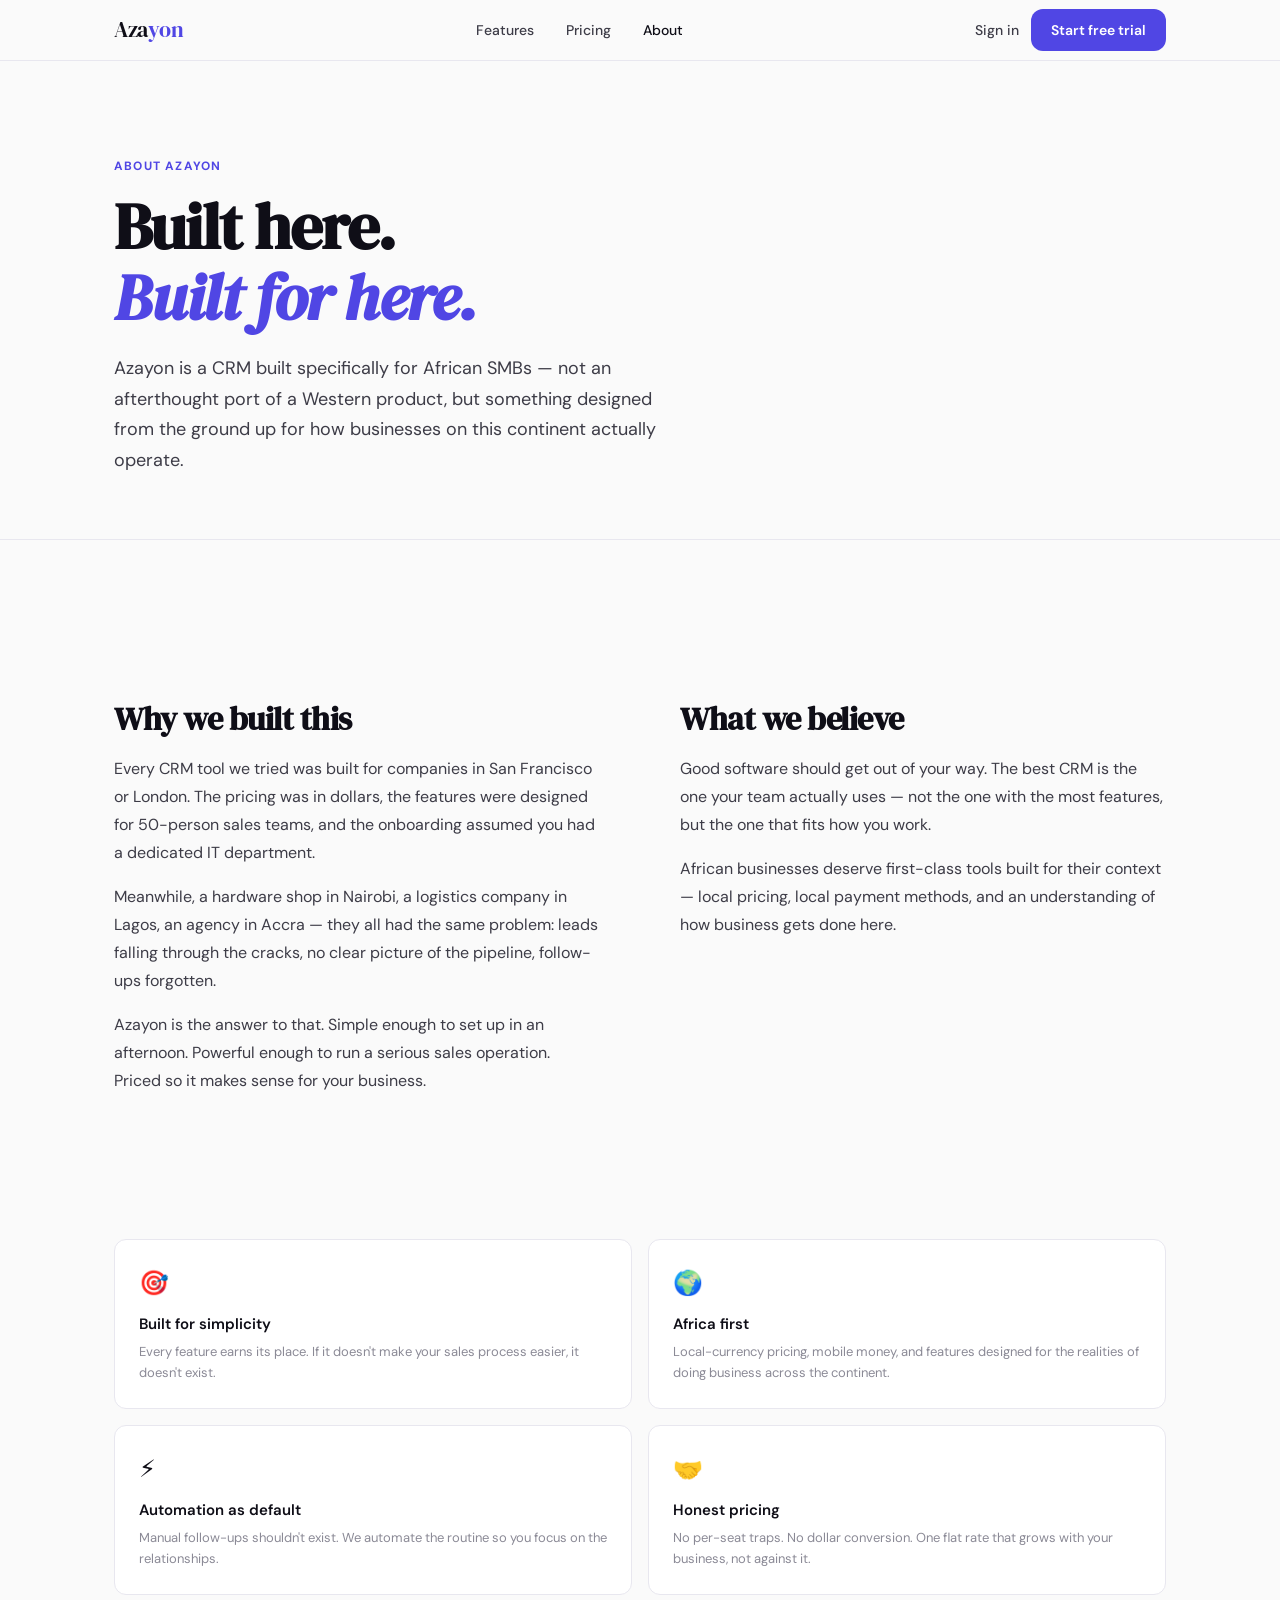
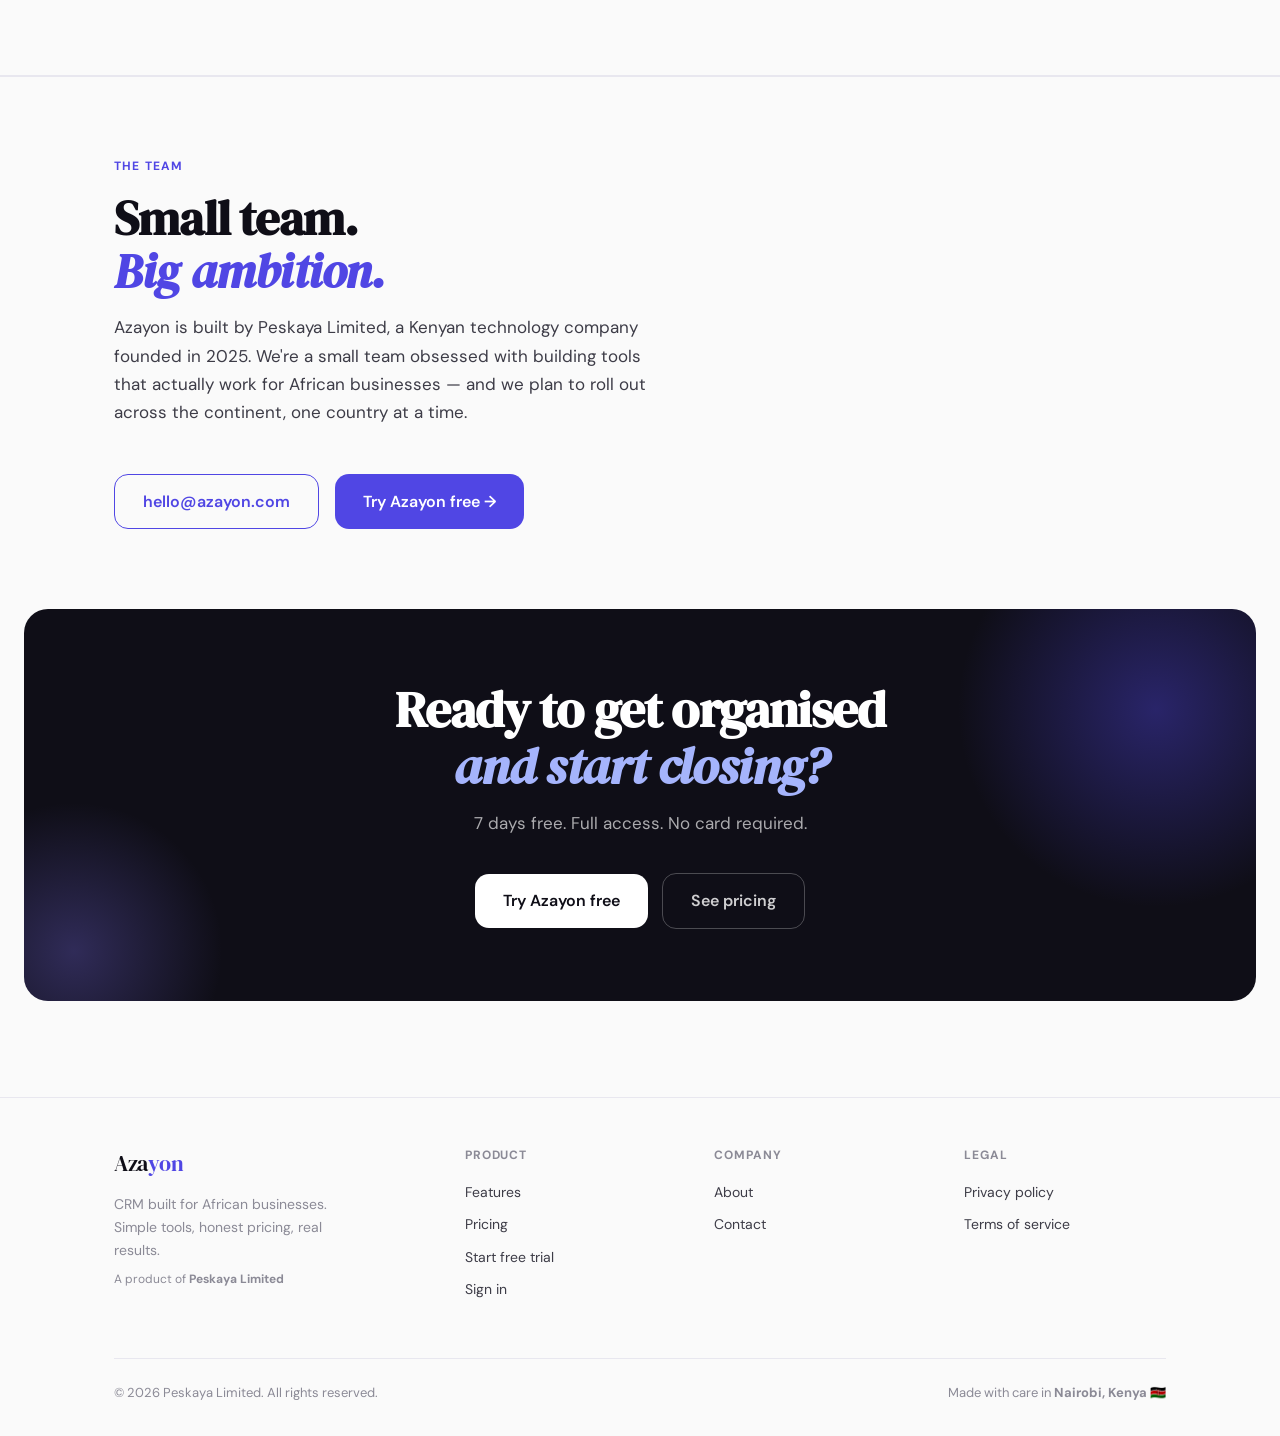
==== about.html @ 3938da48 "adjust landing copy" ====
<!DOCTYPE html>
<html lang="en">
<head>
  <meta charset="UTF-8" />
  <meta name="viewport" content="width=device-width, initial-scale=1.0" />

  <!-- ─── Primary SEO ────────────────────────────────────────────────────── -->
  <title>About Azayon — A CRM built in Nairobi for African businesses</title>
  <meta name="description" content="Azayon is built by Peskaya Limited, a Kenyan technology company. We make a CRM designed from the ground up for African SMBs — local pricing, local payments, real understanding of how business gets done here." />
  <meta name="author" content="Peskaya Limited" />
  <link rel="canonical" href="https://azayon.com/about" />
  <meta name="robots" content="index, follow, max-image-preview:large" />
  <meta name="theme-color" content="#5046e4" />

  <meta property="og:type" content="website" />
  <meta property="og:site_name" content="Azayon" />
  <meta property="og:title" content="About Azayon — Built in Nairobi for African businesses" />
  <meta property="og:description" content="We build software that gets out of your way. African businesses deserve first-class tools built for their context." />
  <meta property="og:url" content="https://azayon.com/about" />
  <meta property="og:locale" content="en_KE" />
  <meta property="og:image" content="https://azayon.com/og-image.png" />
  <meta property="og:image:width" content="1200" />
  <meta property="og:image:height" content="630" />

  <meta name="twitter:card" content="summary_large_image" />
  <meta name="twitter:title" content="About Azayon" />
  <meta name="twitter:description" content="A CRM built in Nairobi for African SMBs." />
  <meta name="twitter:image" content="https://azayon.com/og-image.png" />

  <link rel="icon" type="image/svg+xml" href="/favicon.svg" />
  <link rel="apple-touch-icon" href="/apple-touch-icon.png" />

  <link rel="preconnect" href="https://fonts.googleapis.com" />
  <link rel="preconnect" href="https://fonts.gstatic.com" crossorigin />
  <link href="https://fonts.googleapis.com/css2?family=DM+Serif+Display:ital@0;1&family=DM+Sans:wght@400;500;600;700&display=swap" rel="stylesheet" />
  <link rel="stylesheet" href="/styles.css" />
</head>
<body>

<!-- ── Navigation ── -->
<nav>
  <div class="container">
    <div class="nav-inner">
      <a href="/" class="logo">Aza<span>yon</span></a>
      <ul class="nav-links">
        <li><a href="/#features">Features</a></li>
        <li><a href="/pricing">Pricing</a></li>
        <li><a href="/about" aria-current="page">About</a></li>
      </ul>
      <div class="nav-cta">
        <a href="https://app.azayon.com/login" class="nav-login">Sign in</a>
        <a href="https://app.azayon.com/register" class="btn btn-primary">Start free trial</a>
      </div>
      <button class="hamburger" id="hamburgerBtn" aria-label="Open menu" aria-controls="mobileNav" aria-expanded="false">
        <span></span><span></span><span></span>
      </button>
    </div>
  </div>
  <div class="mobile-nav" id="mobileNav">
    <a href="/#features">Features</a>
    <a href="/pricing">Pricing</a>
    <a href="/about">About</a>
    <a href="https://app.azayon.com/login">Sign in</a>
    <a href="https://app.azayon.com/register" class="btn btn-primary">Start free trial</a>
  </div>
</nav>

<section class="about-hero">
  <div class="container">
    <div class="section-label">About Azayon</div>
    <h1>Built here.<br/><em>Built for here.</em></h1>
    <p>Azayon is a CRM built specifically for African SMBs — not an afterthought port of a Western product, but something designed from the ground up for how businesses on this continent actually operate.</p>
  </div>
</section>

<section style="padding:80px 0;border-bottom:1px solid var(--border)">
  <div class="container">
    <div class="about-grid">
      <div class="about-text">
        <h2>Why we built this</h2>
        <p>Every CRM tool we tried was built for companies in San Francisco or London. The pricing was in dollars, the features were designed for 50-person sales teams, and the onboarding assumed you had a dedicated IT department.</p>
        <p>Meanwhile, a hardware shop in Nairobi, a logistics company in Lagos, an agency in Accra — they all had the same problem: leads falling through the cracks, no clear picture of the pipeline, follow-ups forgotten.</p>
        <p>Azayon is the answer to that. Simple enough to set up in an afternoon. Powerful enough to run a serious sales operation. Priced so it makes sense for your business.</p>
      </div>
      <div>
        <div class="about-text">
          <h2>What we believe</h2>
          <p>Good software should get out of your way. The best CRM is the one your team actually uses — not the one with the most features, but the one that fits how you work.</p>
          <p>African businesses deserve first-class tools built for their context — local pricing, local payment methods, and an understanding of how business gets done here.</p>
        </div>
      </div>
    </div>

    <div class="values-grid">
      <div class="value-card">
        <div class="value-icon" aria-hidden="true">🎯</div>
        <h3>Built for simplicity</h3>
        <p>Every feature earns its place. If it doesn't make your sales process easier, it doesn't exist.</p>
      </div>
      <div class="value-card">
        <div class="value-icon" aria-hidden="true">🌍</div>
        <h3>Africa first</h3>
        <p>Local-currency pricing, mobile money, and features designed for the realities of doing business across the continent.</p>
      </div>
      <div class="value-card">
        <div class="value-icon" aria-hidden="true">⚡</div>
        <h3>Automation as default</h3>
        <p>Manual follow-ups shouldn't exist. We automate the routine so you focus on the relationships.</p>
      </div>
      <div class="value-card">
        <div class="value-icon" aria-hidden="true">🤝</div>
        <h3>Honest pricing</h3>
        <p>No per-seat traps. No dollar conversion. One flat rate that grows with your business, not against it.</p>
      </div>
    </div>
  </div>
</section>

<section class="team-section">
  <div class="container">
    <div class="section-label">The team</div>
    <h2 class="section-title">Small team.<br/><em>Big ambition.</em></h2>
    <p class="section-sub" style="margin-top:16px;margin-bottom:48px">Azayon is built by Peskaya Limited, a Kenyan technology company founded in 2025. We're a small team obsessed with building tools that actually work for African businesses — and we plan to roll out across the continent, one country at a time.</p>
    <div style="display:flex;gap:16px;flex-wrap:wrap">
      <a href="mailto:hello@azayon.com" class="btn btn-outline btn-lg">hello@azayon.com</a>
      <a href="https://app.azayon.com/register" class="btn btn-primary btn-lg">Try Azayon free →</a>
    </div>
  </div>
</section>

<div class="cta-banner">
  <h2>Ready to get organised<br/><em>and start closing?</em></h2>
  <p>7 days free. Full access. No card required.</p>
  <div class="actions">
    <a href="https://app.azayon.com/register" class="btn btn-white btn-lg">Try Azayon free</a>
    <a href="/pricing" class="btn btn-dark-outline btn-lg">See pricing</a>
  </div>
</div>

<!-- ── Footer ── -->
<footer>
  <div class="container">
    <div class="footer-inner">
      <div class="footer-brand">
        <a href="/" class="logo">Aza<span>yon</span></a>
        <p>CRM built for African businesses. Simple tools, honest pricing, real results.</p>
        <p style="margin-top:8px;font-size:12px;">A product of <strong>Peskaya Limited</strong></p>
      </div>
      <div class="footer-col">
        <h4>Product</h4>
        <a href="/#features">Features</a>
        <a href="/pricing">Pricing</a>
        <a href="https://app.azayon.com/register">Start free trial</a>
        <a href="https://app.azayon.com/login">Sign in</a>
      </div>
      <div class="footer-col">
        <h4>Company</h4>
        <a href="/about">About</a>
        <a href="mailto:hello@azayon.com">Contact</a>
      </div>
      <div class="footer-col">
        <h4>Legal</h4>
        <a href="/privacy">Privacy policy</a>
        <a href="/terms">Terms of service</a>
      </div>
    </div>
    <div class="footer-bottom">
      <p>© 2026 Peskaya Limited. All rights reserved.</p>
      <p>Made with care in <strong>Nairobi, Kenya <span aria-label="Kenya flag">🇰🇪</span></strong></p>
    </div>
  </div>
</footer>

<script>
  const hamburger = document.getElementById('hamburgerBtn');
  const mobileNav = document.getElementById('mobileNav');
  hamburger?.addEventListener('click', () => {
    const isOpen = mobileNav.classList.toggle('open');
    hamburger.setAttribute('aria-expanded', isOpen ? 'true' : 'false');
    hamburger.setAttribute('aria-label', isOpen ? 'Close menu' : 'Open menu');
  });
</script>

</body>
</html>
---- styles.css ----
/* ─── Shared stylesheet for the Azayon marketing site (azayon.com) ───────
   Loaded from index.html, pricing.html, and about.html. The site used to be
   a single file with display:none "virtual pages"; that's been split into
   real URLs, so the .page / page-routing rules are gone. */

*, *::before, *::after { box-sizing: border-box; margin: 0; padding: 0; }

:root {
  --purple: #5046e4;
  --purple-light: #ede9ff;
  --purple-mid: #7c6fee;
  --ink: #0f0e17;
  --ink-soft: #3d3c47;
  --ink-muted: #8b8a96;
  --border: #e8e7ef;
  --bg: #fafafa;
  --white: #ffffff;
  --serif: 'DM Serif Display', Georgia, serif;
  --sans: 'DM Sans', system-ui, sans-serif;
  --radius: 12px;
  --radius-lg: 20px;
}

html { scroll-behavior: smooth; }

body {
  font-family: var(--sans);
  background: var(--bg);
  color: var(--ink);
  line-height: 1.6;
  -webkit-font-smoothing: antialiased;
}

/* ── Utility ── */
.container { max-width: 1100px; margin: 0 auto; padding: 0 24px; }
.sr-only { position: absolute; width: 1px; height: 1px; overflow: hidden; clip: rect(0,0,0,0); }

/* ── Animations ── */
@keyframes fadeUp {
  from { opacity: 0; transform: translateY(24px); }
  to   { opacity: 1; transform: translateY(0); }
}
@keyframes fadeIn {
  from { opacity: 0; }
  to   { opacity: 1; }
}
@keyframes float {
  0%, 100% { transform: translateY(0px); }
  50%      { transform: translateY(-8px); }
}
@keyframes pulse {
  0%, 100% { opacity: 1; transform: scale(1); }
  50%      { opacity: 0.5; transform: scale(0.8); }
}
.anim-1 { animation: fadeUp 0.7s ease both; }
.anim-2 { animation: fadeUp 0.7s 0.12s ease both; }
.anim-3 { animation: fadeUp 0.7s 0.24s ease both; }
.anim-4 { animation: fadeUp 0.7s 0.36s ease both; }
.anim-fade { animation: fadeIn 1s ease both; }

/* Respect reduced-motion preferences. */
@media (prefers-reduced-motion: reduce) {
  *, *::before, *::after {
    animation-duration: 0.001s !important;
    animation-iteration-count: 1 !important;
    transition-duration: 0.001s !important;
    scroll-behavior: auto !important;
  }
}

/* ── Nav ── */
nav {
  position: sticky;
  top: 0;
  z-index: 100;
  background: rgba(250,250,250,0.9);
  backdrop-filter: blur(12px);
  border-bottom: 1px solid var(--border);
}
.nav-inner {
  display: flex;
  align-items: center;
  justify-content: space-between;
  height: 60px;
}
.logo {
  font-family: var(--serif);
  font-size: 22px;
  color: var(--ink);
  text-decoration: none;
  letter-spacing: -0.3px;
}
.logo span { color: var(--purple); }
.nav-links {
  display: flex;
  align-items: center;
  gap: 32px;
  list-style: none;
}
.nav-links a {
  font-size: 14px;
  font-weight: 500;
  color: var(--ink-soft);
  text-decoration: none;
  transition: color 0.2s;
}
.nav-links a:hover { color: var(--ink); }
.nav-links a[aria-current="page"] { color: var(--ink); }
.nav-cta { display: flex; align-items: center; gap: 12px; }
.nav-login {
  font-size: 14px;
  font-weight: 500;
  color: var(--ink-soft);
  text-decoration: none;
  transition: color 0.2s;
}
.nav-login:hover { color: var(--ink); }

.btn {
  display: inline-flex;
  align-items: center;
  gap: 8px;
  padding: 10px 20px;
  border-radius: var(--radius);
  font-family: var(--sans);
  font-size: 14px;
  font-weight: 600;
  text-decoration: none;
  cursor: pointer;
  transition: all 0.2s;
  border: none;
}
.btn-primary { background: var(--purple); color: #fff; }
.btn-primary:hover {
  background: #3f35c8;
  transform: translateY(-1px);
  box-shadow: 0 4px 20px rgba(80,70,228,0.3);
}
.btn-outline {
  background: transparent;
  color: var(--purple);
  border: 1.5px solid var(--purple);
}
.btn-outline:hover { background: var(--purple-light); }
.btn-lg { padding: 14px 28px; font-size: 16px; border-radius: 14px; }
.btn-ghost {
  background: transparent;
  color: var(--ink-soft);
  border: 1.5px solid var(--border);
}
.btn-ghost:hover { border-color: var(--ink-soft); color: var(--ink); }
.btn-white { background: #fff; color: var(--ink); }
.btn-white:hover {
  background: #f0eff5;
  transform: translateY(-1px);
  box-shadow: 0 4px 20px rgba(255,255,255,0.2);
}
.btn-dark-outline {
  background: transparent;
  color: rgba(255,255,255,0.8);
  border: 1.5px solid rgba(255,255,255,0.25);
}
.btn-dark-outline:hover { border-color: rgba(255,255,255,0.6); color: #fff; }

.hamburger { display: none; cursor: pointer; background: none; border: none; padding: 4px; }
.hamburger span {
  display: block;
  width: 22px;
  height: 2px;
  background: var(--ink);
  margin: 5px 0;
  transition: all 0.3s;
  border-radius: 2px;
}

/* ── Hero ── */
.hero {
  padding: 96px 0 80px;
  text-align: center;
  position: relative;
  overflow: hidden;
}
.hero::before {
  content: '';
  position: absolute;
  top: -200px;
  left: 50%;
  transform: translateX(-50%);
  width: 800px;
  height: 800px;
  background: radial-gradient(circle, rgba(80,70,228,0.07) 0%, transparent 70%);
  pointer-events: none;
}
.hero-eyebrow {
  display: inline-flex;
  align-items: center;
  gap: 8px;
  background: var(--purple-light);
  color: var(--purple);
  font-size: 13px;
  font-weight: 600;
  padding: 6px 14px;
  border-radius: 100px;
  margin-bottom: 28px;
  letter-spacing: 0.01em;
}
.hero-eyebrow::before {
  content: '';
  width: 6px;
  height: 6px;
  background: var(--purple);
  border-radius: 50%;
  animation: pulse 2s ease infinite;
}
.hero h1 {
  font-family: var(--serif);
  font-size: clamp(42px, 6vw, 72px);
  line-height: 1.08;
  letter-spacing: -1.5px;
  color: var(--ink);
  max-width: 780px;
  margin: 0 auto 24px;
}
.hero h1 em { font-style: italic; color: var(--purple); }
.hero-sub {
  font-size: clamp(16px, 2vw, 19px);
  color: var(--ink-soft);
  max-width: 560px;
  margin: 0 auto 32px;
  font-weight: 400;
  line-height: 1.6;
}
.hero-actions {
  display: flex;
  align-items: center;
  justify-content: center;
  gap: 14px;
  flex-wrap: wrap;
  margin-bottom: 24px;
}

/* New: prominent risk-reversal pills under the hero CTA. Bigger and louder
   than the old hero-note line, because "no credit card" is the single
   highest-leverage thing on this page. */
.risk-pills {
  display: inline-flex;
  align-items: center;
  gap: 6px;
  flex-wrap: wrap;
  justify-content: center;
  padding: 6px;
  background: var(--white);
  border: 1px solid var(--border);
  border-radius: 100px;
  box-shadow: 0 2px 12px rgba(0,0,0,0.04);
}
.risk-pill {
  display: inline-flex;
  align-items: center;
  gap: 6px;
  padding: 6px 14px;
  font-size: 13px;
  font-weight: 600;
  color: var(--ink-soft);
  border-radius: 100px;
}
.risk-pill::before {
  content: '✓';
  display: inline-flex;
  align-items: center;
  justify-content: center;
  width: 16px;
  height: 16px;
  border-radius: 50%;
  background: #dcfce7;
  color: #16a34a;
  font-size: 10px;
  font-weight: 700;
  flex-shrink: 0;
}

/* ── Social proof strip ── */
.proof-strip {
  border-top: 1px solid var(--border);
  border-bottom: 1px solid var(--border);
  padding: 20px 0;
  background: var(--white);
}
.proof-inner {
  display: flex;
  align-items: center;
  justify-content: center;
  gap: 40px;
  flex-wrap: wrap;
}
.proof-item {
  display: flex;
  align-items: center;
  gap: 8px;
  font-size: 13px;
  color: var(--ink-soft);
  font-weight: 500;
}
.proof-item svg { color: var(--purple); flex-shrink: 0; }

/* ── App preview (CSS-only mock — clearly labelled as a preview) ── */
.preview-section { padding: 64px 0 80px; }
.preview-caption {
  text-align: center;
  font-size: 13px;
  color: var(--ink-muted);
  margin-bottom: 24px;
  font-weight: 500;
}
.preview-wrap {
  background: var(--white);
  border: 1px solid var(--border);
  border-radius: var(--radius-lg);
  overflow: hidden;
  box-shadow: 0 24px 80px rgba(0,0,0,0.08), 0 4px 16px rgba(0,0,0,0.04);
  animation: float 6s ease-in-out infinite;
}
.preview-bar {
  background: #f0eff5;
  padding: 12px 16px;
  display: flex;
  align-items: center;
  gap: 8px;
  border-bottom: 1px solid var(--border);
}
.dot { width: 10px; height: 10px; border-radius: 50%; }
.dot-r { background: #ff6059; }
.dot-y { background: #ffbd2e; }
.dot-g { background: #28c840; }
.preview-url {
  flex: 1;
  background: var(--white);
  border-radius: 6px;
  padding: 4px 12px;
  font-size: 12px;
  color: var(--ink-muted);
  text-align: center;
}
.preview-body {
  display: grid;
  grid-template-columns: 200px 1fr;
  min-height: 380px;
}
.preview-sidebar { background: #1e2336; padding: 20px 0; }
.ps-logo {
  padding: 0 20px 20px;
  font-family: var(--serif);
  font-size: 16px;
  color: #fff;
  border-bottom: 1px solid rgba(255,255,255,0.08);
  margin-bottom: 12px;
}
.ps-logo span { color: #7c6fee; }
.ps-item {
  display: flex;
  align-items: center;
  gap: 10px;
  padding: 9px 20px;
  font-size: 13px;
  color: rgba(255,255,255,0.55);
  cursor: default;
}
.ps-item.active { color: #fff; background: rgba(255,255,255,0.08); }
.ps-icon {
  width: 16px;
  height: 16px;
  border-radius: 4px;
  background: rgba(255,255,255,0.15);
  flex-shrink: 0;
}
.ps-icon.purple { background: rgba(124,111,238,0.5); }
.preview-main { padding: 24px; background: #f5f5f8; }
.pm-header { display: flex; align-items: center; justify-content: space-between; margin-bottom: 20px; }
.pm-title { font-size: 16px; font-weight: 600; color: var(--ink); }
.pm-btn {
  background: var(--purple);
  color: #fff;
  font-size: 12px;
  font-weight: 600;
  padding: 6px 14px;
  border-radius: 8px;
}
.pm-stats {
  display: grid;
  grid-template-columns: repeat(3, 1fr);
  gap: 12px;
  margin-bottom: 20px;
}
.stat-card {
  background: var(--white);
  border: 1px solid var(--border);
  border-radius: 10px;
  padding: 14px;
}
.stat-label { font-size: 11px; color: var(--ink-muted); margin-bottom: 4px; }
.stat-value { font-size: 22px; font-weight: 700; color: var(--ink); }
.stat-sub { font-size: 11px; color: #22c55e; margin-top: 2px; }
.pm-pipeline {
  display: grid;
  grid-template-columns: repeat(3, 1fr);
  gap: 10px;
}
.pipe-col {
  background: var(--white);
  border: 1px solid var(--border);
  border-radius: 10px;
  padding: 12px;
}
.pipe-col-title {
  font-size: 11px;
  font-weight: 600;
  color: var(--ink-muted);
  text-transform: uppercase;
  letter-spacing: 0.05em;
  margin-bottom: 10px;
}
.pipe-card {
  background: #f9f9fb;
  border: 1px solid var(--border);
  border-radius: 8px;
  padding: 10px;
  margin-bottom: 6px;
}
.pipe-card-name { font-size: 12px; font-weight: 600; color: var(--ink); }
.pipe-card-val { font-size: 11px; color: var(--purple); font-weight: 600; margin-top: 2px; }
.pipe-card-tag {
  display: inline-block;
  font-size: 10px;
  padding: 2px 7px;
  border-radius: 100px;
  margin-top: 5px;
  font-weight: 500;
}
.tag-green { background: #dcfce7; color: #16a34a; }
.tag-amber { background: #fef3c7; color: #d97706; }
.tag-blue  { background: #dbeafe; color: #2563eb; }

/* ── Features ── */
.section { padding: 96px 0; }
.section-label {
  font-size: 12px;
  font-weight: 700;
  text-transform: uppercase;
  letter-spacing: 0.1em;
  color: var(--purple);
  margin-bottom: 16px;
}
.section-title {
  font-family: var(--serif);
  font-size: clamp(32px, 4vw, 48px);
  line-height: 1.1;
  letter-spacing: -0.8px;
  color: var(--ink);
  max-width: 560px;
  margin-bottom: 16px;
}
.section-title em { font-style: italic; color: var(--purple); }
.section-sub {
  font-size: 17px;
  color: var(--ink-soft);
  max-width: 560px;
  line-height: 1.65;
}
.features-grid {
  display: grid;
  grid-template-columns: repeat(3, 1fr);
  gap: 2px;
  background: var(--border);
  border: 1px solid var(--border);
  border-radius: var(--radius-lg);
  overflow: hidden;
  margin-top: 56px;
}
.feat {
  background: var(--white);
  padding: 36px 32px;
  transition: background 0.2s;
}
.feat:hover { background: #faf9ff; }
.feat-icon {
  width: 44px;
  height: 44px;
  background: var(--purple-light);
  border-radius: 12px;
  display: flex;
  align-items: center;
  justify-content: center;
  margin-bottom: 20px;
  font-size: 20px;
}
.feat h3 {
  font-size: 17px;
  font-weight: 600;
  color: var(--ink);
  margin-bottom: 10px;
  letter-spacing: -0.2px;
}
.feat p {
  font-size: 14px;
  color: var(--ink-soft);
  line-height: 1.65;
}

/* ── How it works (now with per-step mini-mocks) ── */
.how-section {
  padding: 96px 0;
  background: var(--white);
  border-top: 1px solid var(--border);
  border-bottom: 1px solid var(--border);
}
.steps {
  display: grid;
  grid-template-columns: repeat(3, 1fr);
  gap: 32px;
  margin-top: 56px;
}
.step {
  text-align: left;
  background: var(--bg);
  border: 1px solid var(--border);
  border-radius: var(--radius-lg);
  padding: 28px;
  display: flex;
  flex-direction: column;
}
.step-num {
  width: 36px;
  height: 36px;
  border-radius: 50%;
  background: var(--purple);
  color: #fff;
  font-size: 16px;
  font-weight: 700;
  display: flex;
  align-items: center;
  justify-content: center;
  margin-bottom: 18px;
  font-family: var(--serif);
}
.step h3 {
  font-size: 17px;
  font-weight: 600;
  color: var(--ink);
  margin-bottom: 8px;
}
.step p {
  font-size: 14px;
  color: var(--ink-soft);
  line-height: 1.65;
  margin-bottom: 20px;
  flex-grow: 1;
}

/* Mini visual mocks inside each step. CSS-only — they illustrate the
   concept of each step without requiring real screenshots. */
.step-mock {
  background: var(--white);
  border: 1px solid var(--border);
  border-radius: 10px;
  padding: 12px;
  font-size: 12px;
}
.step-mock-row {
  display: flex;
  align-items: center;
  gap: 8px;
  padding: 6px 0;
  border-bottom: 1px solid var(--border);
}
.step-mock-row:last-child { border-bottom: none; }
.step-mock-cell {
  background: #f5f5f8;
  height: 8px;
  border-radius: 3px;
  flex: 1;
}
.step-mock-cell.fill { background: var(--purple); opacity: 0.4; }
.step-mock-pill {
  font-size: 10px;
  padding: 2px 8px;
  border-radius: 100px;
  font-weight: 600;
}
.step-mock-mini-pipeline {
  display: grid;
  grid-template-columns: repeat(3, 1fr);
  gap: 6px;
}
.step-mock-mini-col {
  background: #f5f5f8;
  border-radius: 6px;
  padding: 6px;
  font-size: 10px;
  color: var(--ink-muted);
}
.step-mock-mini-card {
  background: var(--white);
  border: 1px solid var(--border);
  border-radius: 4px;
  padding: 5px 6px;
  margin-top: 4px;
  font-size: 9px;
  color: var(--ink);
}
.step-mock-trigger {
  display: flex;
  align-items: center;
  gap: 8px;
  padding: 8px;
  background: var(--purple-light);
  border-radius: 6px;
  font-size: 11px;
  color: var(--purple);
  font-weight: 600;
}
.step-mock-arrow {
  text-align: center;
  color: var(--ink-muted);
  font-size: 14px;
  margin: 4px 0;
}
.step-mock-action {
  display: flex;
  align-items: center;
  gap: 8px;
  padding: 8px;
  background: #dcfce7;
  border-radius: 6px;
  font-size: 11px;
  color: #16a34a;
  font-weight: 600;
}

/* ── AI section ── */
.ai-section { padding: 96px 0; }
.ai-grid {
  display: grid;
  grid-template-columns: 1fr 1fr;
  gap: 64px;
  align-items: center;
  margin-top: 56px;
}
.ai-visual {
  background: var(--white);
  border: 1px solid var(--border);
  border-radius: var(--radius-lg);
  padding: 24px;
  box-shadow: 0 8px 40px rgba(0,0,0,0.05);
}
.ai-chip {
  display: inline-flex;
  align-items: center;
  gap: 6px;
  background: var(--purple-light);
  color: var(--purple);
  font-size: 11px;
  font-weight: 700;
  padding: 4px 10px;
  border-radius: 100px;
  margin-bottom: 14px;
  letter-spacing: 0.05em;
  text-transform: uppercase;
}
.ai-prompt {
  background: #f5f5f8;
  border-radius: 10px;
  padding: 14px;
  font-size: 13px;
  color: var(--ink-soft);
  margin-bottom: 12px;
  font-style: italic;
}
.ai-response {
  background: var(--purple-light);
  border-radius: 10px;
  padding: 14px;
  font-size: 13px;
  color: var(--ink);
  line-height: 1.6;
  border-left: 3px solid var(--purple);
}
.ai-features { list-style: none; margin-top: 24px; }
.ai-features li {
  display: flex;
  align-items: flex-start;
  gap: 12px;
  padding: 14px 0;
  border-bottom: 1px solid var(--border);
  font-size: 15px;
  color: var(--ink-soft);
}
.ai-features li:last-child { border-bottom: none; }
.ai-features li strong { color: var(--ink); display: block; margin-bottom: 2px; }
.check {
  width: 20px;
  height: 20px;
  background: var(--purple);
  border-radius: 50%;
  display: flex;
  align-items: center;
  justify-content: center;
  flex-shrink: 0;
  margin-top: 2px;
}
.check::after {
  content: '✓';
  color: #fff;
  font-size: 11px;
  font-weight: 700;
}

/* ── Comparison block ── */
.compare-section {
  padding: 96px 0;
  background: var(--white);
  border-top: 1px solid var(--border);
}
.compare-table {
  width: 100%;
  margin-top: 56px;
  border-collapse: collapse;
  border: 1px solid var(--border);
  border-radius: var(--radius-lg);
  overflow: hidden;
}
.compare-table th,
.compare-table td {
  padding: 18px 24px;
  text-align: left;
  font-size: 14px;
  border-bottom: 1px solid var(--border);
  vertical-align: top;
}
.compare-table tr:last-child td { border-bottom: none; }
.compare-table th {
  background: var(--bg);
  font-weight: 600;
  font-size: 13px;
  letter-spacing: 0.02em;
}
.compare-table th.compare-us {
  background: var(--purple-light);
  color: var(--purple);
}
.compare-table td.compare-us {
  background: #faf9ff;
  font-weight: 500;
  color: var(--ink);
}
.compare-table td:first-child {
  font-weight: 600;
  color: var(--ink);
}

/* ── Trial callout (used near the pricing preview) ── */
.trial-callout {
  background: linear-gradient(135deg, var(--purple-light) 0%, #faf9ff 100%);
  border: 1px solid var(--purple-light);
  border-radius: var(--radius-lg);
  padding: 28px 32px;
  margin: 0 auto;
  max-width: 720px;
  text-align: center;
}
.trial-callout p {
  font-size: 16px;
  color: var(--ink);
  line-height: 1.65;
  margin: 0;
}
.trial-callout strong { color: var(--purple); }

/* ── Trust strip ── */
.trust-strip {
  padding: 48px 0;
  background: var(--bg);
  border-top: 1px solid var(--border);
  border-bottom: 1px solid var(--border);
}
.trust-grid {
  display: grid;
  grid-template-columns: repeat(3, 1fr);
  gap: 32px;
  text-align: center;
}
.trust-item p:first-child {
  font-size: 13px;
  font-weight: 700;
  text-transform: uppercase;
  letter-spacing: 0.06em;
  color: var(--purple);
  margin-bottom: 6px;
}
.trust-item p:last-child {
  font-size: 14px;
  color: var(--ink-soft);
  line-height: 1.5;
}

/* ── Pricing ── */
#pricing { padding: 96px 0; background: var(--white); border-top: 1px solid var(--border); }
.pricing-header { text-align: center; margin-bottom: 56px; }
.pricing-toggle {
  display: inline-flex;
  align-items: center;
  gap: 8px;
  background: #f0eff5;
  border-radius: 100px;
  padding: 4px;
  margin-top: 24px;
}
.toggle-btn {
  padding: 8px 20px;
  border-radius: 100px;
  font-size: 13px;
  font-weight: 600;
  cursor: pointer;
  border: none;
  background: transparent;
  color: var(--ink-muted);
  transition: all 0.2s;
  font-family: var(--sans);
}
.toggle-btn.active {
  background: var(--white);
  color: var(--ink);
  box-shadow: 0 1px 4px rgba(0,0,0,0.1);
}
.save-badge {
  background: #dcfce7;
  color: #16a34a;
  font-size: 11px;
  font-weight: 700;
  padding: 3px 8px;
  border-radius: 100px;
}
.pricing-grid {
  display: grid;
  grid-template-columns: repeat(2, 1fr);
  gap: 24px;
  max-width: 720px;
  margin: 0 auto;
}
.price-card {
  border: 1.5px solid var(--border);
  border-radius: var(--radius-lg);
  padding: 36px 32px;
  background: var(--white);
  position: relative;
  transition: transform 0.2s, box-shadow 0.2s;
}
.price-card:hover {
  transform: translateY(-4px);
  box-shadow: 0 20px 60px rgba(0,0,0,0.08);
}
.price-card.featured {
  border-color: var(--purple);
  background: linear-gradient(180deg, #faf9ff 0%, var(--white) 100%);
}
.price-badge {
  position: absolute;
  top: -13px;
  left: 50%;
  transform: translateX(-50%);
  background: var(--purple);
  color: #fff;
  font-size: 11px;
  font-weight: 700;
  padding: 4px 14px;
  border-radius: 100px;
  white-space: nowrap;
  letter-spacing: 0.04em;
}
.price-name {
  font-size: 13px;
  font-weight: 700;
  text-transform: uppercase;
  letter-spacing: 0.08em;
  color: var(--ink-muted);
  margin-bottom: 12px;
}
.price-amount {
  font-family: var(--serif);
  font-size: 42px;
  color: var(--ink);
  line-height: 1;
  margin-bottom: 4px;
  letter-spacing: -1px;
}
.price-amount sup {
  font-size: 20px;
  vertical-align: super;
  font-family: var(--sans);
  font-weight: 600;
}
.price-period { font-size: 13px; color: var(--ink-muted); margin-bottom: 24px; }
.price-divider { height: 1px; background: var(--border); margin-bottom: 24px; }
.price-features { list-style: none; margin-bottom: 32px; }
.price-features li {
  display: flex;
  align-items: center;
  gap: 10px;
  font-size: 14px;
  color: var(--ink-soft);
  padding: 6px 0;
}
.price-features li .tick { color: var(--purple); font-weight: 700; flex-shrink: 0; }
.price-features li .cross { color: var(--ink-muted); flex-shrink: 0; }
.founding-note {
  text-align: center;
  margin-top: 32px;
  font-size: 14px;
  color: var(--ink-soft);
}
.founding-note strong { color: var(--ink); }

/* ── CTA banner ── */
.cta-banner {
  margin: 0 24px 96px;
  background: var(--ink);
  border-radius: 24px;
  padding: 72px 48px;
  text-align: center;
  position: relative;
  overflow: hidden;
}
.cta-banner::before {
  content: '';
  position: absolute;
  top: -100px;
  right: -100px;
  width: 400px;
  height: 400px;
  background: radial-gradient(circle, rgba(80,70,228,0.4) 0%, transparent 70%);
  pointer-events: none;
}
.cta-banner::after {
  content: '';
  position: absolute;
  bottom: -100px;
  left: -100px;
  width: 300px;
  height: 300px;
  background: radial-gradient(circle, rgba(124,111,238,0.3) 0%, transparent 70%);
  pointer-events: none;
}
.cta-banner h2 {
  font-family: var(--serif);
  font-size: clamp(32px, 4vw, 52px);
  color: #fff;
  letter-spacing: -0.8px;
  line-height: 1.1;
  margin-bottom: 16px;
  position: relative;
  z-index: 1;
}
.cta-banner h2 em { color: #a5b4fc; font-style: italic; }
.cta-banner p {
  font-size: 17px;
  color: rgba(255,255,255,0.65);
  margin-bottom: 36px;
  position: relative;
  z-index: 1;
}
.cta-banner .actions {
  display: flex;
  align-items: center;
  justify-content: center;
  gap: 14px;
  flex-wrap: wrap;
  position: relative;
  z-index: 1;
}

/* ── Footer ── */
footer {
  border-top: 1px solid var(--border);
  padding: 48px 0 32px;
}
.footer-inner {
  display: grid;
  grid-template-columns: 1.5fr 1fr 1fr 1fr;
  gap: 48px;
  margin-bottom: 48px;
}
.footer-brand p {
  font-size: 14px;
  color: var(--ink-muted);
  line-height: 1.65;
  margin-top: 12px;
  max-width: 240px;
}
.footer-col h4 {
  font-size: 12px;
  font-weight: 700;
  text-transform: uppercase;
  letter-spacing: 0.08em;
  color: var(--ink-muted);
  margin-bottom: 16px;
}
.footer-col a {
  display: block;
  font-size: 14px;
  color: var(--ink-soft);
  text-decoration: none;
  margin-bottom: 10px;
  transition: color 0.2s;
}
.footer-col a:hover { color: var(--ink); }
.footer-bottom {
  border-top: 1px solid var(--border);
  padding-top: 24px;
  display: flex;
  align-items: center;
  justify-content: space-between;
  flex-wrap: wrap;
  gap: 12px;
}
.footer-bottom p { font-size: 13px; color: var(--ink-muted); }
.footer-bottom a { color: var(--ink-muted); text-decoration: none; }
.footer-bottom a:hover { color: var(--ink); }

/* ── About page ── */
.about-hero {
  padding: 96px 0 64px;
  border-bottom: 1px solid var(--border);
}
.about-hero h1 {
  font-family: var(--serif);
  font-size: clamp(40px, 5vw, 64px);
  letter-spacing: -1px;
  line-height: 1.1;
  margin-bottom: 20px;
}
.about-hero h1 em { font-style: italic; color: var(--purple); }
.about-hero p {
  font-size: 18px;
  color: var(--ink-soft);
  max-width: 560px;
  line-height: 1.7;
}
.about-grid {
  display: grid;
  grid-template-columns: 1fr 1fr;
  gap: 80px;
  align-items: start;
  padding: 80px 0;
}
.about-text h2 {
  font-family: var(--serif);
  font-size: 32px;
  letter-spacing: -0.5px;
  margin-bottom: 16px;
  line-height: 1.2;
}
.about-text p {
  font-size: 16px;
  color: var(--ink-soft);
  line-height: 1.75;
  margin-bottom: 16px;
}
.values-grid {
  display: grid;
  grid-template-columns: 1fr 1fr;
  gap: 16px;
  margin-top: 48px;
}
.value-card {
  background: var(--white);
  border: 1px solid var(--border);
  border-radius: var(--radius);
  padding: 24px;
}
.value-icon { font-size: 24px; margin-bottom: 10px; }
.value-card h3 { font-size: 15px; font-weight: 600; margin-bottom: 6px; }
.value-card p { font-size: 13px; color: var(--ink-muted); line-height: 1.6; }
.team-section { padding: 80px 0; border-top: 1px solid var(--border); }

/* ── FAQ (used on pricing.html) ── */
.faq-wrap {
  max-width: 640px;
  margin: 80px auto 0;
}
.faq-wrap h2 {
  font-family: var(--serif);
  font-size: 32px;
  letter-spacing: -0.5px;
  margin-bottom: 32px;
  text-align: center;
}
.faq-list {
  display: flex;
  flex-direction: column;
  border: 1px solid var(--border);
  border-radius: var(--radius-lg);
  overflow: hidden;
}
.faq-item {
  padding: 24px;
  border-bottom: 1px solid var(--border);
  background: var(--white);
}
.faq-item:last-child { border-bottom: none; }
.faq-item p:first-child {
  font-weight: 600;
  margin-bottom: 8px;
}
.faq-item p:last-child {
  font-size: 14px;
  color: var(--ink-soft);
}
.faq-item a { color: var(--purple); }

/* ── Mobile nav ── */
.mobile-nav {
  display: none;
  flex-direction: column;
  gap: 4px;
  padding: 12px 24px 20px;
  border-top: 1px solid var(--border);
  background: var(--bg);
}
.mobile-nav.open { display: flex; }
.mobile-nav a {
  font-size: 15px;
  font-weight: 500;
  color: var(--ink-soft);
  text-decoration: none;
  padding: 10px 0;
  border-bottom: 1px solid var(--border);
}
.mobile-nav a:last-child { border-bottom: none; }
.mobile-nav .btn { margin-top: 8px; justify-content: center; }

/* ── Responsive ── */
@media (max-width: 900px) {
  .nav-links, .nav-cta { display: none; }
  .hamburger { display: block; }
  .features-grid { grid-template-columns: 1fr; }
  .steps { grid-template-columns: 1fr; }
  .ai-grid { grid-template-columns: 1fr; gap: 32px; }
  .pricing-grid { grid-template-columns: 1fr; max-width: 420px; }
  .footer-inner { grid-template-columns: 1fr 1fr; }
  .about-grid { grid-template-columns: 1fr; gap: 40px; }
  .preview-body { grid-template-columns: 1fr; }
  .preview-sidebar { display: none; }
  .pm-stats { grid-template-columns: 1fr 1fr; }
  .pm-pipeline { grid-template-columns: 1fr; }
  .values-grid { grid-template-columns: 1fr; }
  .cta-banner { padding: 48px 24px; margin: 0 16px 64px; }
  .compare-table { font-size: 13px; }
  .compare-table th, .compare-table td { padding: 14px 12px; }
  .trust-grid { grid-template-columns: 1fr; }
}
@media (max-width: 600px) {
  .footer-inner { grid-template-columns: 1fr; }
  .footer-bottom { flex-direction: column; text-align: center; }
  .hero { padding: 64px 0 56px; }
  .section { padding: 64px 0; }
}
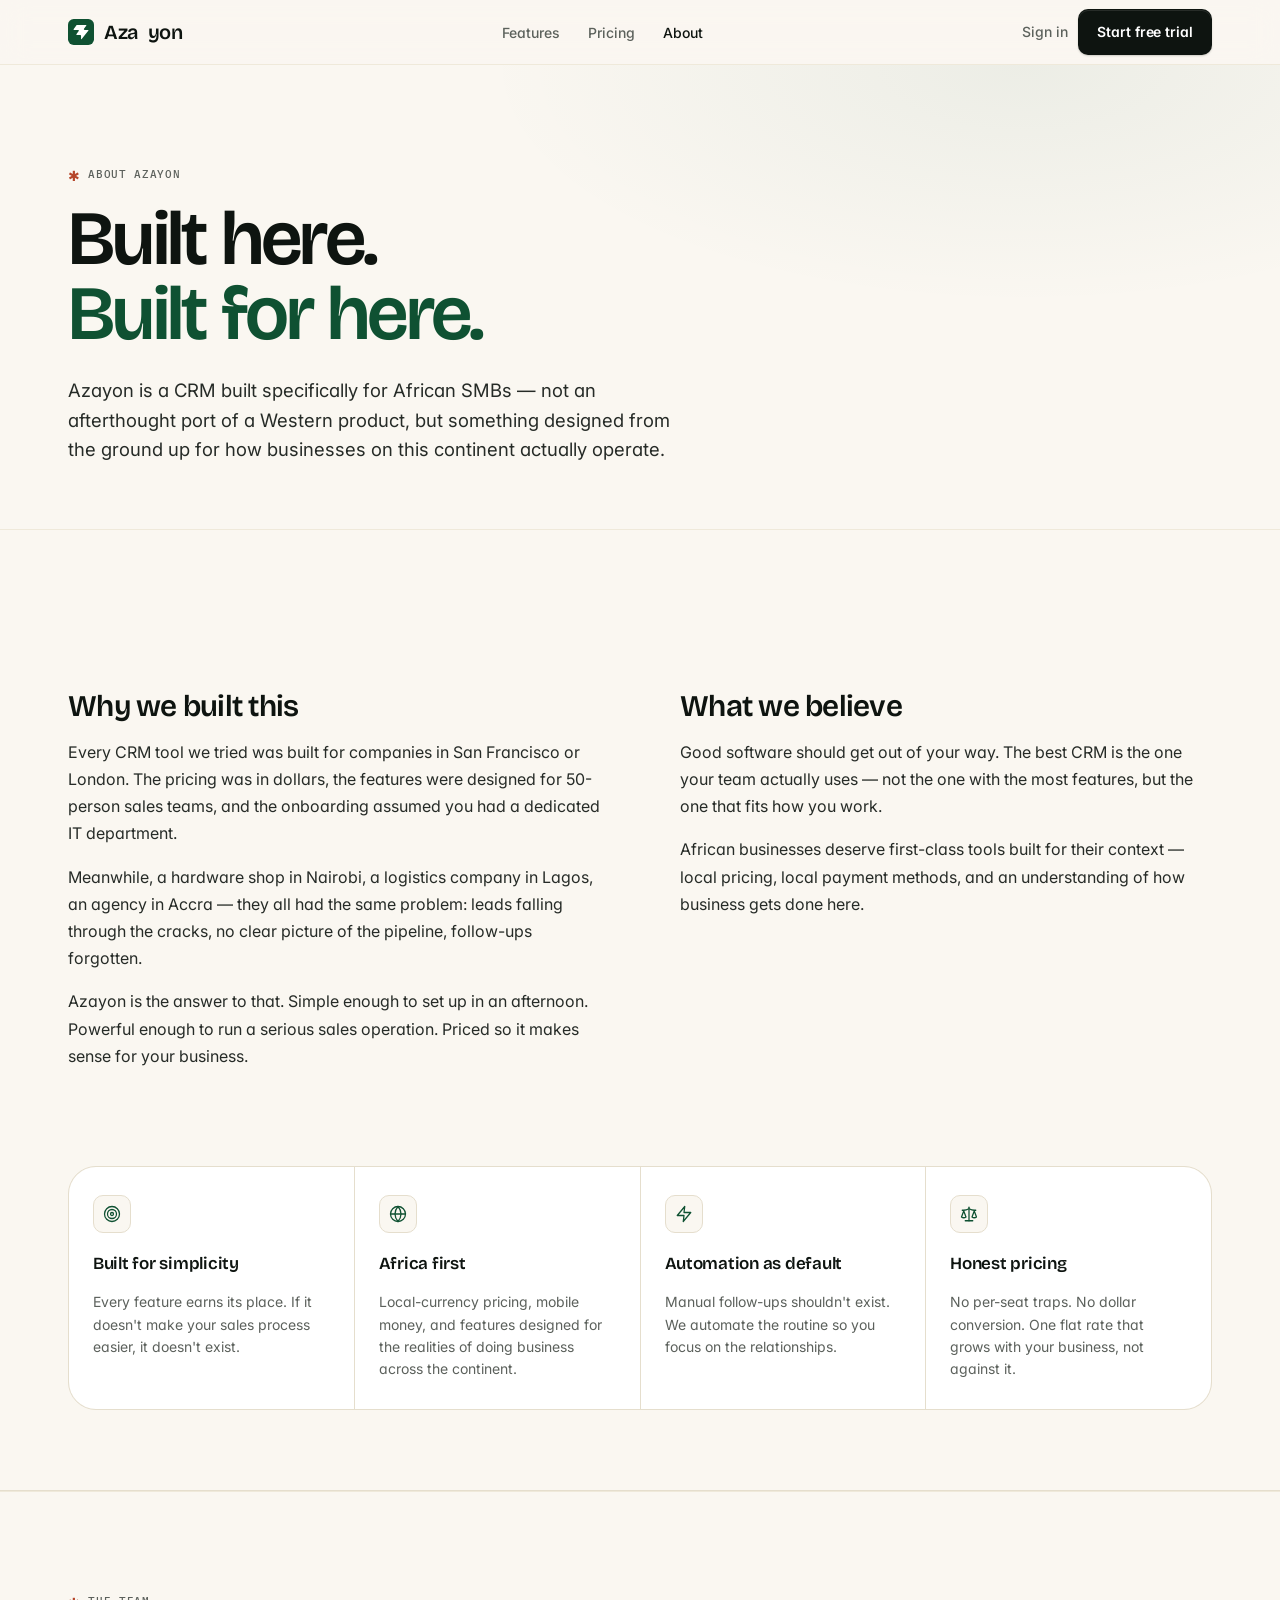
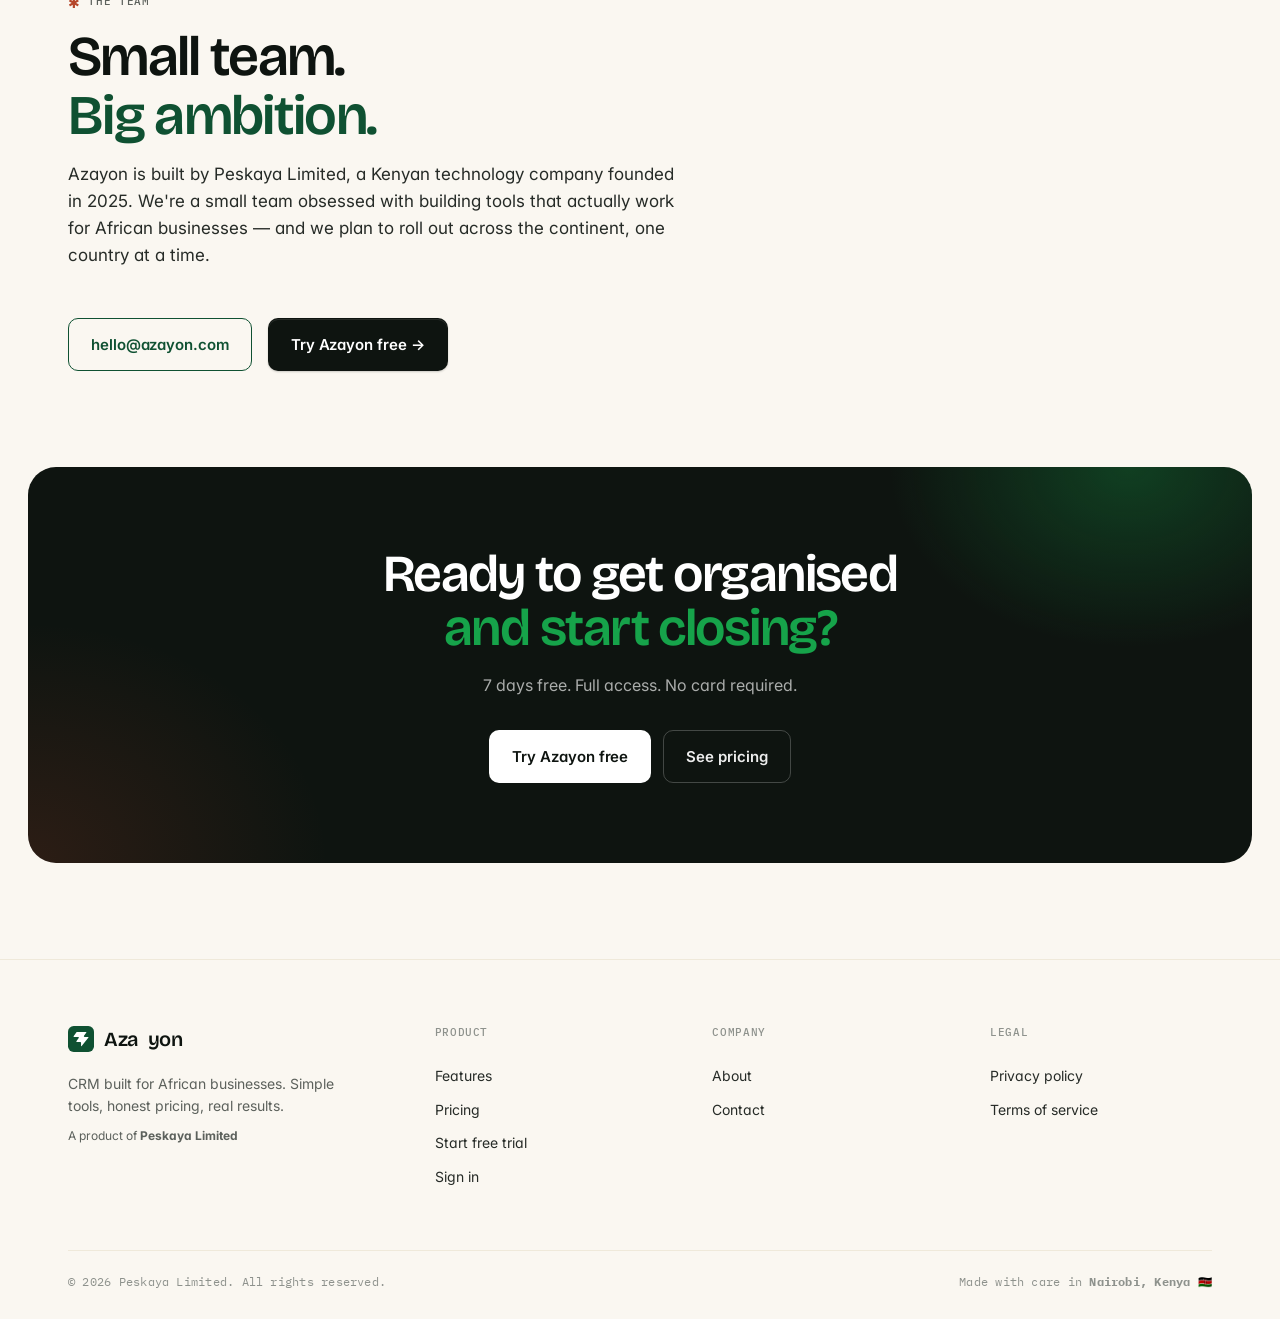
==== commit 6d53ea1e: "update app icon" ====
--- a/about.html
+++ b/about.html
@@ -10,7 +10,7 @@
   <meta name="author" content="Peskaya Limited" />
   <link rel="canonical" href="https://azayon.com/about" />
   <meta name="robots" content="index, follow, max-image-preview:large" />
-  <meta name="theme-color" content="#5046e4" />
+  <meta name="theme-color" content="#0F5132" />
 
   <meta property="og:type" content="website" />
   <meta property="og:site_name" content="Azayon" />
@@ -32,7 +32,7 @@
 
   <link rel="preconnect" href="https://fonts.googleapis.com" />
   <link rel="preconnect" href="https://fonts.gstatic.com" crossorigin />
-  <link href="https://fonts.googleapis.com/css2?family=DM+Serif+Display:ital@0;1&family=DM+Sans:wght@400;500;600;700&display=swap" rel="stylesheet" />
+  <link href="https://fonts.googleapis.com/css2?family=Bricolage+Grotesque:opsz,wght@12..96,400;12..96,500;12..96,600;12..96,700&family=IBM+Plex+Mono:wght@400;500&family=Inter:wght@400;500;600;700&display=swap" rel="stylesheet" />
   <link rel="stylesheet" href="/styles.css" />
 </head>
 <body>
@@ -93,22 +93,30 @@
 
     <div class="values-grid">
       <div class="value-card">
-        <div class="value-icon" aria-hidden="true">🎯</div>
+        <div class="value-icon" aria-hidden="true">
+          <svg viewBox="0 0 24 24" fill="none" stroke="currentColor" stroke-width="1.7" stroke-linecap="round" stroke-linejoin="round"><circle cx="12" cy="12" r="10"/><circle cx="12" cy="12" r="6"/><circle cx="12" cy="12" r="2"/></svg>
+        </div>
         <h3>Built for simplicity</h3>
         <p>Every feature earns its place. If it doesn't make your sales process easier, it doesn't exist.</p>
       </div>
       <div class="value-card">
-        <div class="value-icon" aria-hidden="true">🌍</div>
+        <div class="value-icon" aria-hidden="true">
+          <svg viewBox="0 0 24 24" fill="none" stroke="currentColor" stroke-width="1.7" stroke-linecap="round" stroke-linejoin="round"><circle cx="12" cy="12" r="10"/><path d="M2 12h20"/><path d="M12 2a15.3 15.3 0 0 1 4 10 15.3 15.3 0 0 1-4 10 15.3 15.3 0 0 1-4-10 15.3 15.3 0 0 1 4-10z"/></svg>
+        </div>
         <h3>Africa first</h3>
         <p>Local-currency pricing, mobile money, and features designed for the realities of doing business across the continent.</p>
       </div>
       <div class="value-card">
-        <div class="value-icon" aria-hidden="true">⚡</div>
+        <div class="value-icon" aria-hidden="true">
+          <svg viewBox="0 0 24 24" fill="none" stroke="currentColor" stroke-width="1.7" stroke-linecap="round" stroke-linejoin="round"><polygon points="13 2 3 14 12 14 11 22 21 10 12 10 13 2"/></svg>
+        </div>
         <h3>Automation as default</h3>
         <p>Manual follow-ups shouldn't exist. We automate the routine so you focus on the relationships.</p>
       </div>
       <div class="value-card">
-        <div class="value-icon" aria-hidden="true">🤝</div>
+        <div class="value-icon" aria-hidden="true">
+          <svg viewBox="0 0 24 24" fill="none" stroke="currentColor" stroke-width="1.7" stroke-linecap="round" stroke-linejoin="round"><path d="m16 16 3-8 3 8c-.87.65-1.92 1-3 1s-2.13-.35-3-1Z"/><path d="m2 16 3-8 3 8c-.87.65-1.92 1-3 1s-2.13-.35-3-1Z"/><path d="M7 21h10"/><path d="M12 3v18"/><path d="M3 7h2c2 0 5-1 7-2 2 1 5 2 7 2h2"/></svg>
+        </div>
         <h3>Honest pricing</h3>
         <p>No per-seat traps. No dollar conversion. One flat rate that grows with your business, not against it.</p>
       </div>
--- a/styles.css
+++ b/styles.css
@@ -1,1165 +1,762 @@
-/* ─── Shared stylesheet for the Azayon marketing site (azayon.com) ───────
-   Loaded from index.html, pricing.html, and about.html. The site used to be
-   a single file with display:none "virtual pages"; that's been split into
-   real URLs, so the .page / page-routing rules are gone. */
+/* ─── Shared marketing-site stylesheet ─────────────────────────────────────
+   Used by about / pricing pages (the homepage has its own dedicated
+   landing.css). Same design system as landing.css — warm paper bg,
+   Bricolage Grotesque + Inter + IBM Plex Mono, emerald accent, dark ink —
+   but keeps the legacy class names that the existing about/pricing HTML
+   already uses so those pages don't need to be restructured. */
 
 *, *::before, *::after { box-sizing: border-box; margin: 0; padding: 0; }
 
 :root {
-  --purple: #5046e4;
-  --purple-light: #ede9ff;
-  --purple-mid: #7c6fee;
-  --ink: #0f0e17;
-  --ink-soft: #3d3c47;
-  --ink-muted: #8b8a96;
-  --border: #e8e7ef;
-  --bg: #fafafa;
-  --white: #ffffff;
-  --serif: 'DM Serif Display', Georgia, serif;
-  --sans: 'DM Sans', system-ui, sans-serif;
-  --radius: 12px;
-  --radius-lg: 20px;
-}
-
-html { scroll-behavior: smooth; }
+  --bg:        #FAF7F1;
+  --bg-2:      #F3EEE2;
+  --surface:   #FFFFFF;
+  --ink:       #0E1410;
+  --ink-2:     #262B27;
+  --ink-soft:  #3A3F3B;
+  --ink-3:     #5C615C;
+  --ink-muted: #8E928D;
+  --border:    #E5DECD;
+  --border-2:  #EFE9DA;
+
+  --accent:    #0F5132;
+  --accent-2:  #16A34A;
+  --accent-soft: #E3ECDF;
+  --clay:      #B5462A;
+  --clay-soft: #F2E2D8;
+
+  /* Legacy aliases — kept so any inline style referencing these still works.
+     Map to the new emerald palette so nothing renders in the old indigo. */
+  --purple:       var(--accent);
+  --purple-light: var(--accent-soft);
+  --purple-mid:   var(--accent-2);
+  --white:        var(--surface);
+
+  --sans:    'Inter', system-ui, -apple-system, Segoe UI, Roboto, sans-serif;
+  --display: 'Bricolage Grotesque', 'Inter Tight', var(--sans);
+  --mono:    'IBM Plex Mono', ui-monospace, SFMono-Regular, Menlo, monospace;
+
+  /* Legacy alias — old stylesheet used --serif. Map to display so any
+     inline rule that references it gets the modern grotesque. */
+  --serif:   var(--display);
+
+  --radius:    10px;
+  --radius-lg: 18px;
+  --radius-xl: 28px;
+}
+
+html { scroll-behavior: smooth; -webkit-text-size-adjust: 100%; }
 
 body {
   font-family: var(--sans);
   background: var(--bg);
   color: var(--ink);
-  line-height: 1.6;
+  line-height: 1.55;
+  font-feature-settings: 'ss01', 'cv11';
   -webkit-font-smoothing: antialiased;
-}
-
-/* ── Utility ── */
-.container { max-width: 1100px; margin: 0 auto; padding: 0 24px; }
+  -moz-osx-font-smoothing: grayscale;
+}
+img, svg, video { display: block; max-width: 100%; }
+a { color: inherit; text-decoration: none; }
+button { font: inherit; color: inherit; cursor: pointer; }
+
+/* ── Layout ────────────────────────────────────────────────────────────── */
+.container { max-width: 1200px; margin: 0 auto; padding: 0 28px; }
 .sr-only { position: absolute; width: 1px; height: 1px; overflow: hidden; clip: rect(0,0,0,0); }
 
-/* ── Animations ── */
-@keyframes fadeUp {
-  from { opacity: 0; transform: translateY(24px); }
-  to   { opacity: 1; transform: translateY(0); }
-}
-@keyframes fadeIn {
-  from { opacity: 0; }
-  to   { opacity: 1; }
-}
-@keyframes float {
-  0%, 100% { transform: translateY(0px); }
-  50%      { transform: translateY(-8px); }
-}
-@keyframes pulse {
-  0%, 100% { opacity: 1; transform: scale(1); }
-  50%      { opacity: 0.5; transform: scale(0.8); }
-}
+/* ── Animations ────────────────────────────────────────────────────────── */
+@keyframes fadeUp { from { opacity: 0; transform: translateY(18px); } to { opacity: 1; transform: translateY(0); } }
+@keyframes fadeIn { from { opacity: 0; } to { opacity: 1; } }
 .anim-1 { animation: fadeUp 0.7s ease both; }
-.anim-2 { animation: fadeUp 0.7s 0.12s ease both; }
-.anim-3 { animation: fadeUp 0.7s 0.24s ease both; }
-.anim-4 { animation: fadeUp 0.7s 0.36s ease both; }
-.anim-fade { animation: fadeIn 1s ease both; }
-
-/* Respect reduced-motion preferences. */
+.anim-2 { animation: fadeUp 0.7s 0.10s ease both; }
+.anim-3 { animation: fadeUp 0.7s 0.20s ease both; }
+.anim-4 { animation: fadeUp 0.7s 0.30s ease both; }
+.anim-fade { animation: fadeIn 0.9s ease both; }
 @media (prefers-reduced-motion: reduce) {
   *, *::before, *::after {
     animation-duration: 0.001s !important;
-    animation-iteration-count: 1 !important;
     transition-duration: 0.001s !important;
     scroll-behavior: auto !important;
   }
 }
 
-/* ── Nav ── */
+/* ── Nav ───────────────────────────────────────────────────────────────── */
 nav {
   position: sticky;
   top: 0;
-  z-index: 100;
-  background: rgba(250,250,250,0.9);
-  backdrop-filter: blur(12px);
-  border-bottom: 1px solid var(--border);
+  z-index: 60;
+  background: rgba(250,247,241,0.78);
+  backdrop-filter: saturate(140%) blur(14px);
+  -webkit-backdrop-filter: saturate(140%) blur(14px);
+  border-bottom: 1px solid var(--border-2);
 }
 .nav-inner {
   display: flex;
   align-items: center;
   justify-content: space-between;
-  height: 60px;
-}
+  height: 64px;
+}
+/* The legacy markup is `<a class="logo">Aza<span>yon</span></a>`.
+   We turn this into "[brand-mark icon] Azayon" by injecting the icon via
+   ::before — so the existing HTML on every page picks up the new mark
+   without needing to be edited. */
 .logo {
-  font-family: var(--serif);
-  font-size: 22px;
+  font-family: var(--display);
+  font-weight: 600;
+  font-size: 20px;
+  letter-spacing: -0.02em;
   color: var(--ink);
-  text-decoration: none;
-  letter-spacing: -0.3px;
-}
-.logo span { color: var(--purple); }
+  display: inline-flex;
+  align-items: center;
+  gap: 10px;
+}
+.logo::before {
+  content: '';
+  width: 26px; height: 26px;
+  background: url('/icon-mark.svg') center / contain no-repeat;
+  flex-shrink: 0;
+}
+.logo span {
+  /* Drop the old purple-italic styling. Kept as a separate span only because
+     existing markup still has it — render it identical to the rest of the
+     wordmark so visually it's just "Azayon". */
+  color: inherit;
+  font-style: normal;
+}
 .nav-links {
   display: flex;
   align-items: center;
-  gap: 32px;
+  gap: 28px;
   list-style: none;
 }
 .nav-links a {
   font-size: 14px;
   font-weight: 500;
-  color: var(--ink-soft);
-  text-decoration: none;
-  transition: color 0.2s;
-}
-.nav-links a:hover { color: var(--ink); }
+  color: var(--ink-3);
+  transition: color 0.15s;
+}
+.nav-links a:hover,
 .nav-links a[aria-current="page"] { color: var(--ink); }
-.nav-cta { display: flex; align-items: center; gap: 12px; }
+.nav-cta { display: flex; align-items: center; gap: 10px; }
 .nav-login {
   font-size: 14px;
   font-weight: 500;
-  color: var(--ink-soft);
-  text-decoration: none;
-  transition: color 0.2s;
+  color: var(--ink-3);
+  transition: color 0.15s;
 }
 .nav-login:hover { color: var(--ink); }
 
+/* ── Buttons ───────────────────────────────────────────────────────────── */
 .btn {
   display: inline-flex;
   align-items: center;
+  justify-content: center;
   gap: 8px;
-  padding: 10px 20px;
+  padding: 11px 18px;
   border-radius: var(--radius);
   font-family: var(--sans);
   font-size: 14px;
   font-weight: 600;
-  text-decoration: none;
+  letter-spacing: -0.005em;
+  border: 1px solid transparent;
   cursor: pointer;
-  transition: all 0.2s;
-  border: none;
-}
-.btn-primary { background: var(--purple); color: #fff; }
-.btn-primary:hover {
-  background: #3f35c8;
-  transform: translateY(-1px);
-  box-shadow: 0 4px 20px rgba(80,70,228,0.3);
-}
+  transition: transform .15s ease, background .2s ease, border-color .2s ease, box-shadow .2s ease, color .2s ease;
+  white-space: nowrap;
+}
+.btn-lg { padding: 14px 22px; font-size: 15px; }
+.btn-primary {
+  background: var(--ink);
+  color: #fff;
+  box-shadow: 0 1px 0 rgba(255,255,255,0.10) inset, 0 1px 2px rgba(14,20,16,0.20);
+}
+.btn-primary:hover { background: #1d2520; transform: translateY(-1px); }
 .btn-outline {
   background: transparent;
-  color: var(--purple);
-  border: 1.5px solid var(--purple);
-}
-.btn-outline:hover { background: var(--purple-light); }
-.btn-lg { padding: 14px 28px; font-size: 16px; border-radius: 14px; }
+  color: var(--accent);
+  border-color: var(--accent);
+}
+.btn-outline:hover { background: var(--accent); color: #fff; }
 .btn-ghost {
-  background: transparent;
-  color: var(--ink-soft);
-  border: 1.5px solid var(--border);
-}
-.btn-ghost:hover { border-color: var(--ink-soft); color: var(--ink); }
-.btn-white { background: #fff; color: var(--ink); }
-.btn-white:hover {
-  background: #f0eff5;
-  transform: translateY(-1px);
-  box-shadow: 0 4px 20px rgba(255,255,255,0.2);
-}
+  background: rgba(255,255,255,0.5);
+  color: var(--ink);
+  border-color: var(--border);
+}
+.btn-ghost:hover { border-color: var(--ink); background: var(--surface); }
+.btn-white {
+  background: #fff;
+  color: var(--ink);
+}
+.btn-white:hover { background: #f1ece0; transform: translateY(-1px); }
 .btn-dark-outline {
   background: transparent;
-  color: rgba(255,255,255,0.8);
-  border: 1.5px solid rgba(255,255,255,0.25);
-}
-.btn-dark-outline:hover { border-color: rgba(255,255,255,0.6); color: #fff; }
-
-.hamburger { display: none; cursor: pointer; background: none; border: none; padding: 4px; }
+  color: rgba(255,255,255,0.92);
+  border-color: rgba(255,255,255,0.22);
+}
+.btn-dark-outline:hover { border-color: rgba(255,255,255,0.55); background: rgba(255,255,255,0.05); }
+
+/* ── Hamburger / mobile nav ───────────────────────────────────────────── */
+.hamburger {
+  display: none;
+  width: 36px; height: 36px;
+  background: transparent;
+  border: 1px solid var(--border);
+  border-radius: 8px;
+  padding: 0;
+}
 .hamburger span {
   display: block;
-  width: 22px;
-  height: 2px;
+  width: 16px; height: 1.5px;
   background: var(--ink);
-  margin: 5px 0;
-  transition: all 0.3s;
+  margin: 4px auto;
   border-radius: 2px;
-}
-
-/* ── Hero ── */
-.hero {
-  padding: 96px 0 80px;
-  text-align: center;
+  transition: .25s;
+}
+.mobile-nav {
+  display: none;
+  flex-direction: column;
+  gap: 2px;
+  padding: 16px 28px 24px;
+  background: var(--bg);
+  border-top: 1px solid var(--border-2);
+}
+.mobile-nav.open { display: flex; }
+.mobile-nav a {
+  padding: 12px 0;
+  font-size: 15px;
+  font-weight: 500;
+  color: var(--ink-2);
+  border-bottom: 1px solid var(--border-2);
+}
+.mobile-nav a:last-child { border-bottom: none; }
+.mobile-nav .btn { margin-top: 12px; justify-content: center; }
+
+/* ── Section heading primitives ───────────────────────────────────────── */
+/* Section-label is the small uppercase label above section titles.
+   Restyled as the asterisk-marker mono eyebrow used on the new homepage. */
+.section-label {
+  font-family: var(--mono);
+  font-size: 11px;
+  font-weight: 500;
+  letter-spacing: 0.06em;
+  text-transform: uppercase;
+  color: var(--ink-3);
+  margin-bottom: 18px;
+  display: inline-flex;
+  align-items: center;
+  gap: 8px;
+}
+.section-label::before {
+  content: '✱';
+  color: var(--clay);
+  font-family: var(--display);
+  font-weight: 700;
+  font-size: 14px;
+  line-height: 0;
+  transform: translateY(2px);
+}
+.section-title {
+  font-family: var(--display);
+  font-weight: 600;
+  font-size: clamp(34px, 4.6vw, 56px);
+  letter-spacing: -0.03em;
+  line-height: 1.04;
+  color: var(--ink);
+  max-width: 620px;
+  margin-bottom: 16px;
+}
+/* The legacy markup uses <em> inside section titles for an italic-purple
+   accent. We keep using <em> as the hook but render it as a non-italic
+   emerald accent so it matches the new design language. */
+.section-title em,
+h1 em, h2 em {
+  font-style: normal;
+  color: var(--accent);
+}
+.section-sub {
+  font-size: 17px;
+  color: var(--ink-2);
+  max-width: 620px;
+  line-height: 1.6;
+}
+
+/* ── About page ───────────────────────────────────────────────────────── */
+.about-hero {
+  padding: 96px 0 64px;
+  border-bottom: 1px solid var(--border-2);
   position: relative;
   overflow: hidden;
 }
-.hero::before {
+.about-hero::before {
   content: '';
   position: absolute;
-  top: -200px;
-  left: 50%;
-  transform: translateX(-50%);
-  width: 800px;
-  height: 800px;
-  background: radial-gradient(circle, rgba(80,70,228,0.07) 0%, transparent 70%);
+  inset: 0;
+  background: radial-gradient(900px 400px at 80% 0%, rgba(15,81,50,0.06), transparent 60%);
   pointer-events: none;
 }
-.hero-eyebrow {
-  display: inline-flex;
-  align-items: center;
-  gap: 8px;
-  background: var(--purple-light);
-  color: var(--purple);
-  font-size: 13px;
-  font-weight: 600;
-  padding: 6px 14px;
-  border-radius: 100px;
-  margin-bottom: 28px;
-  letter-spacing: 0.01em;
-}
-.hero-eyebrow::before {
-  content: '';
-  width: 6px;
-  height: 6px;
-  background: var(--purple);
-  border-radius: 50%;
-  animation: pulse 2s ease infinite;
-}
-.hero h1 {
-  font-family: var(--serif);
-  font-size: clamp(42px, 6vw, 72px);
-  line-height: 1.08;
-  letter-spacing: -1.5px;
-  color: var(--ink);
-  max-width: 780px;
-  margin: 0 auto 24px;
-}
-.hero h1 em { font-style: italic; color: var(--purple); }
-.hero-sub {
-  font-size: clamp(16px, 2vw, 19px);
-  color: var(--ink-soft);
-  max-width: 560px;
-  margin: 0 auto 32px;
-  font-weight: 400;
+.about-hero .container { position: relative; }
+.about-hero h1 {
+  font-family: var(--display);
+  font-weight: 600;
+  font-size: clamp(44px, 6vw, 84px);
+  letter-spacing: -0.035em;
+  line-height: 0.98;
+  margin-bottom: 24px;
+}
+.about-hero h1 em {
+  font-style: normal;
+  color: var(--accent);
+}
+.about-hero p {
+  font-size: 18.5px;
+  color: var(--ink-2);
+  max-width: 620px;
   line-height: 1.6;
 }
-.hero-actions {
-  display: flex;
-  align-items: center;
-  justify-content: center;
-  gap: 14px;
-  flex-wrap: wrap;
-  margin-bottom: 24px;
-}
-
-/* New: prominent risk-reversal pills under the hero CTA. Bigger and louder
-   than the old hero-note line, because "no credit card" is the single
-   highest-leverage thing on this page. */
-.risk-pills {
-  display: inline-flex;
-  align-items: center;
-  gap: 6px;
-  flex-wrap: wrap;
-  justify-content: center;
-  padding: 6px;
-  background: var(--white);
-  border: 1px solid var(--border);
-  border-radius: 100px;
-  box-shadow: 0 2px 12px rgba(0,0,0,0.04);
-}
-.risk-pill {
-  display: inline-flex;
-  align-items: center;
-  gap: 6px;
-  padding: 6px 14px;
-  font-size: 13px;
-  font-weight: 600;
-  color: var(--ink-soft);
-  border-radius: 100px;
-}
-.risk-pill::before {
-  content: '✓';
-  display: inline-flex;
-  align-items: center;
-  justify-content: center;
-  width: 16px;
-  height: 16px;
-  border-radius: 50%;
-  background: #dcfce7;
-  color: #16a34a;
-  font-size: 10px;
-  font-weight: 700;
-  flex-shrink: 0;
-}
-
-/* ── Social proof strip ── */
-.proof-strip {
-  border-top: 1px solid var(--border);
-  border-bottom: 1px solid var(--border);
-  padding: 20px 0;
-  background: var(--white);
-}
-.proof-inner {
-  display: flex;
-  align-items: center;
-  justify-content: center;
-  gap: 40px;
-  flex-wrap: wrap;
-}
-.proof-item {
-  display: flex;
-  align-items: center;
-  gap: 8px;
-  font-size: 13px;
-  color: var(--ink-soft);
-  font-weight: 500;
-}
-.proof-item svg { color: var(--purple); flex-shrink: 0; }
-
-/* ── App preview (CSS-only mock — clearly labelled as a preview) ── */
-.preview-section { padding: 64px 0 80px; }
-.preview-caption {
-  text-align: center;
-  font-size: 13px;
-  color: var(--ink-muted);
-  margin-bottom: 24px;
-  font-weight: 500;
-}
-.preview-wrap {
-  background: var(--white);
-  border: 1px solid var(--border);
-  border-radius: var(--radius-lg);
-  overflow: hidden;
-  box-shadow: 0 24px 80px rgba(0,0,0,0.08), 0 4px 16px rgba(0,0,0,0.04);
-  animation: float 6s ease-in-out infinite;
-}
-.preview-bar {
-  background: #f0eff5;
-  padding: 12px 16px;
-  display: flex;
-  align-items: center;
-  gap: 8px;
-  border-bottom: 1px solid var(--border);
-}
-.dot { width: 10px; height: 10px; border-radius: 50%; }
-.dot-r { background: #ff6059; }
-.dot-y { background: #ffbd2e; }
-.dot-g { background: #28c840; }
-.preview-url {
-  flex: 1;
-  background: var(--white);
-  border-radius: 6px;
-  padding: 4px 12px;
-  font-size: 12px;
-  color: var(--ink-muted);
-  text-align: center;
-}
-.preview-body {
-  display: grid;
-  grid-template-columns: 200px 1fr;
-  min-height: 380px;
-}
-.preview-sidebar { background: #1e2336; padding: 20px 0; }
-.ps-logo {
-  padding: 0 20px 20px;
-  font-family: var(--serif);
-  font-size: 16px;
-  color: #fff;
-  border-bottom: 1px solid rgba(255,255,255,0.08);
-  margin-bottom: 12px;
-}
-.ps-logo span { color: #7c6fee; }
-.ps-item {
-  display: flex;
-  align-items: center;
-  gap: 10px;
-  padding: 9px 20px;
-  font-size: 13px;
-  color: rgba(255,255,255,0.55);
-  cursor: default;
-}
-.ps-item.active { color: #fff; background: rgba(255,255,255,0.08); }
-.ps-icon {
-  width: 16px;
-  height: 16px;
-  border-radius: 4px;
-  background: rgba(255,255,255,0.15);
-  flex-shrink: 0;
-}
-.ps-icon.purple { background: rgba(124,111,238,0.5); }
-.preview-main { padding: 24px; background: #f5f5f8; }
-.pm-header { display: flex; align-items: center; justify-content: space-between; margin-bottom: 20px; }
-.pm-title { font-size: 16px; font-weight: 600; color: var(--ink); }
-.pm-btn {
-  background: var(--purple);
-  color: #fff;
-  font-size: 12px;
-  font-weight: 600;
-  padding: 6px 14px;
-  border-radius: 8px;
-}
-.pm-stats {
-  display: grid;
-  grid-template-columns: repeat(3, 1fr);
-  gap: 12px;
-  margin-bottom: 20px;
-}
-.stat-card {
-  background: var(--white);
-  border: 1px solid var(--border);
-  border-radius: 10px;
-  padding: 14px;
-}
-.stat-label { font-size: 11px; color: var(--ink-muted); margin-bottom: 4px; }
-.stat-value { font-size: 22px; font-weight: 700; color: var(--ink); }
-.stat-sub { font-size: 11px; color: #22c55e; margin-top: 2px; }
-.pm-pipeline {
-  display: grid;
-  grid-template-columns: repeat(3, 1fr);
-  gap: 10px;
-}
-.pipe-col {
-  background: var(--white);
-  border: 1px solid var(--border);
-  border-radius: 10px;
-  padding: 12px;
-}
-.pipe-col-title {
-  font-size: 11px;
-  font-weight: 600;
-  color: var(--ink-muted);
-  text-transform: uppercase;
-  letter-spacing: 0.05em;
-  margin-bottom: 10px;
-}
-.pipe-card {
-  background: #f9f9fb;
-  border: 1px solid var(--border);
-  border-radius: 8px;
-  padding: 10px;
-  margin-bottom: 6px;
-}
-.pipe-card-name { font-size: 12px; font-weight: 600; color: var(--ink); }
-.pipe-card-val { font-size: 11px; color: var(--purple); font-weight: 600; margin-top: 2px; }
-.pipe-card-tag {
-  display: inline-block;
-  font-size: 10px;
-  padding: 2px 7px;
-  border-radius: 100px;
-  margin-top: 5px;
-  font-weight: 500;
-}
-.tag-green { background: #dcfce7; color: #16a34a; }
-.tag-amber { background: #fef3c7; color: #d97706; }
-.tag-blue  { background: #dbeafe; color: #2563eb; }
-
-/* ── Features ── */
-.section { padding: 96px 0; }
-.section-label {
-  font-size: 12px;
-  font-weight: 700;
-  text-transform: uppercase;
-  letter-spacing: 0.1em;
-  color: var(--purple);
-  margin-bottom: 16px;
-}
-.section-title {
-  font-family: var(--serif);
-  font-size: clamp(32px, 4vw, 48px);
-  line-height: 1.1;
-  letter-spacing: -0.8px;
-  color: var(--ink);
-  max-width: 560px;
-  margin-bottom: 16px;
-}
-.section-title em { font-style: italic; color: var(--purple); }
-.section-sub {
-  font-size: 17px;
-  color: var(--ink-soft);
-  max-width: 560px;
-  line-height: 1.65;
-}
-.features-grid {
-  display: grid;
-  grid-template-columns: repeat(3, 1fr);
-  gap: 2px;
-  background: var(--border);
-  border: 1px solid var(--border);
-  border-radius: var(--radius-lg);
-  overflow: hidden;
-  margin-top: 56px;
-}
-.feat {
-  background: var(--white);
-  padding: 36px 32px;
-  transition: background 0.2s;
-}
-.feat:hover { background: #faf9ff; }
-.feat-icon {
-  width: 44px;
-  height: 44px;
-  background: var(--purple-light);
-  border-radius: 12px;
-  display: flex;
-  align-items: center;
-  justify-content: center;
-  margin-bottom: 20px;
-  font-size: 20px;
-}
-.feat h3 {
-  font-size: 17px;
-  font-weight: 600;
-  color: var(--ink);
-  margin-bottom: 10px;
-  letter-spacing: -0.2px;
-}
-.feat p {
-  font-size: 14px;
-  color: var(--ink-soft);
-  line-height: 1.65;
-}
-
-/* ── How it works (now with per-step mini-mocks) ── */
-.how-section {
-  padding: 96px 0;
-  background: var(--white);
-  border-top: 1px solid var(--border);
-  border-bottom: 1px solid var(--border);
-}
-.steps {
-  display: grid;
-  grid-template-columns: repeat(3, 1fr);
-  gap: 32px;
-  margin-top: 56px;
-}
-.step {
-  text-align: left;
-  background: var(--bg);
-  border: 1px solid var(--border);
-  border-radius: var(--radius-lg);
-  padding: 28px;
-  display: flex;
-  flex-direction: column;
-}
-.step-num {
-  width: 36px;
-  height: 36px;
-  border-radius: 50%;
-  background: var(--purple);
-  color: #fff;
-  font-size: 16px;
-  font-weight: 700;
-  display: flex;
-  align-items: center;
-  justify-content: center;
-  margin-bottom: 18px;
-  font-family: var(--serif);
-}
-.step h3 {
-  font-size: 17px;
-  font-weight: 600;
-  color: var(--ink);
-  margin-bottom: 8px;
-}
-.step p {
-  font-size: 14px;
-  color: var(--ink-soft);
-  line-height: 1.65;
-  margin-bottom: 20px;
-  flex-grow: 1;
-}
-
-/* Mini visual mocks inside each step. CSS-only — they illustrate the
-   concept of each step without requiring real screenshots. */
-.step-mock {
-  background: var(--white);
-  border: 1px solid var(--border);
-  border-radius: 10px;
-  padding: 12px;
-  font-size: 12px;
-}
-.step-mock-row {
-  display: flex;
-  align-items: center;
-  gap: 8px;
-  padding: 6px 0;
-  border-bottom: 1px solid var(--border);
-}
-.step-mock-row:last-child { border-bottom: none; }
-.step-mock-cell {
-  background: #f5f5f8;
-  height: 8px;
-  border-radius: 3px;
-  flex: 1;
-}
-.step-mock-cell.fill { background: var(--purple); opacity: 0.4; }
-.step-mock-pill {
-  font-size: 10px;
-  padding: 2px 8px;
-  border-radius: 100px;
-  font-weight: 600;
-}
-.step-mock-mini-pipeline {
-  display: grid;
-  grid-template-columns: repeat(3, 1fr);
-  gap: 6px;
-}
-.step-mock-mini-col {
-  background: #f5f5f8;
-  border-radius: 6px;
-  padding: 6px;
-  font-size: 10px;
-  color: var(--ink-muted);
-}
-.step-mock-mini-card {
-  background: var(--white);
-  border: 1px solid var(--border);
-  border-radius: 4px;
-  padding: 5px 6px;
-  margin-top: 4px;
-  font-size: 9px;
-  color: var(--ink);
-}
-.step-mock-trigger {
-  display: flex;
-  align-items: center;
-  gap: 8px;
-  padding: 8px;
-  background: var(--purple-light);
-  border-radius: 6px;
-  font-size: 11px;
-  color: var(--purple);
-  font-weight: 600;
-}
-.step-mock-arrow {
-  text-align: center;
-  color: var(--ink-muted);
-  font-size: 14px;
-  margin: 4px 0;
-}
-.step-mock-action {
-  display: flex;
-  align-items: center;
-  gap: 8px;
-  padding: 8px;
-  background: #dcfce7;
-  border-radius: 6px;
-  font-size: 11px;
-  color: #16a34a;
-  font-weight: 600;
-}
-
-/* ── AI section ── */
-.ai-section { padding: 96px 0; }
-.ai-grid {
-  display: grid;
-  grid-template-columns: 1fr 1fr;
-  gap: 64px;
-  align-items: center;
-  margin-top: 56px;
-}
-.ai-visual {
-  background: var(--white);
-  border: 1px solid var(--border);
-  border-radius: var(--radius-lg);
-  padding: 24px;
-  box-shadow: 0 8px 40px rgba(0,0,0,0.05);
-}
-.ai-chip {
-  display: inline-flex;
-  align-items: center;
-  gap: 6px;
-  background: var(--purple-light);
-  color: var(--purple);
-  font-size: 11px;
-  font-weight: 700;
-  padding: 4px 10px;
-  border-radius: 100px;
-  margin-bottom: 14px;
-  letter-spacing: 0.05em;
-  text-transform: uppercase;
-}
-.ai-prompt {
-  background: #f5f5f8;
-  border-radius: 10px;
-  padding: 14px;
-  font-size: 13px;
-  color: var(--ink-soft);
-  margin-bottom: 12px;
-  font-style: italic;
-}
-.ai-response {
-  background: var(--purple-light);
-  border-radius: 10px;
-  padding: 14px;
-  font-size: 13px;
-  color: var(--ink);
-  line-height: 1.6;
-  border-left: 3px solid var(--purple);
-}
-.ai-features { list-style: none; margin-top: 24px; }
-.ai-features li {
-  display: flex;
-  align-items: flex-start;
-  gap: 12px;
-  padding: 14px 0;
-  border-bottom: 1px solid var(--border);
-  font-size: 15px;
-  color: var(--ink-soft);
-}
-.ai-features li:last-child { border-bottom: none; }
-.ai-features li strong { color: var(--ink); display: block; margin-bottom: 2px; }
-.check {
-  width: 20px;
-  height: 20px;
-  background: var(--purple);
-  border-radius: 50%;
-  display: flex;
-  align-items: center;
-  justify-content: center;
-  flex-shrink: 0;
-  margin-top: 2px;
-}
-.check::after {
-  content: '✓';
-  color: #fff;
-  font-size: 11px;
-  font-weight: 700;
-}
-
-/* ── Comparison block ── */
-.compare-section {
-  padding: 96px 0;
-  background: var(--white);
-  border-top: 1px solid var(--border);
-}
-.compare-table {
-  width: 100%;
-  margin-top: 56px;
-  border-collapse: collapse;
-  border: 1px solid var(--border);
-  border-radius: var(--radius-lg);
-  overflow: hidden;
-}
-.compare-table th,
-.compare-table td {
-  padding: 18px 24px;
-  text-align: left;
-  font-size: 14px;
-  border-bottom: 1px solid var(--border);
-  vertical-align: top;
-}
-.compare-table tr:last-child td { border-bottom: none; }
-.compare-table th {
-  background: var(--bg);
-  font-weight: 600;
-  font-size: 13px;
-  letter-spacing: 0.02em;
-}
-.compare-table th.compare-us {
-  background: var(--purple-light);
-  color: var(--purple);
-}
-.compare-table td.compare-us {
-  background: #faf9ff;
-  font-weight: 500;
-  color: var(--ink);
-}
-.compare-table td:first-child {
-  font-weight: 600;
-  color: var(--ink);
-}
-
-/* ── Trial callout (used near the pricing preview) ── */
-.trial-callout {
-  background: linear-gradient(135deg, var(--purple-light) 0%, #faf9ff 100%);
-  border: 1px solid var(--purple-light);
-  border-radius: var(--radius-lg);
-  padding: 28px 32px;
-  margin: 0 auto;
-  max-width: 720px;
-  text-align: center;
-}
-.trial-callout p {
-  font-size: 16px;
-  color: var(--ink);
-  line-height: 1.65;
-  margin: 0;
-}
-.trial-callout strong { color: var(--purple); }
-
-/* ── Trust strip ── */
-.trust-strip {
-  padding: 48px 0;
-  background: var(--bg);
-  border-top: 1px solid var(--border);
-  border-bottom: 1px solid var(--border);
-}
-.trust-grid {
-  display: grid;
-  grid-template-columns: repeat(3, 1fr);
-  gap: 32px;
-  text-align: center;
-}
-.trust-item p:first-child {
-  font-size: 13px;
-  font-weight: 700;
-  text-transform: uppercase;
-  letter-spacing: 0.06em;
-  color: var(--purple);
-  margin-bottom: 6px;
-}
-.trust-item p:last-child {
-  font-size: 14px;
-  color: var(--ink-soft);
-  line-height: 1.5;
-}
-
-/* ── Pricing ── */
-#pricing { padding: 96px 0; background: var(--white); border-top: 1px solid var(--border); }
-.pricing-header { text-align: center; margin-bottom: 56px; }
-.pricing-toggle {
-  display: inline-flex;
-  align-items: center;
-  gap: 8px;
-  background: #f0eff5;
-  border-radius: 100px;
-  padding: 4px;
-  margin-top: 24px;
-}
-.toggle-btn {
-  padding: 8px 20px;
-  border-radius: 100px;
-  font-size: 13px;
-  font-weight: 600;
-  cursor: pointer;
-  border: none;
-  background: transparent;
-  color: var(--ink-muted);
-  transition: all 0.2s;
-  font-family: var(--sans);
-}
-.toggle-btn.active {
-  background: var(--white);
-  color: var(--ink);
-  box-shadow: 0 1px 4px rgba(0,0,0,0.1);
-}
-.save-badge {
-  background: #dcfce7;
-  color: #16a34a;
-  font-size: 11px;
-  font-weight: 700;
-  padding: 3px 8px;
-  border-radius: 100px;
-}
-.pricing-grid {
-  display: grid;
-  grid-template-columns: repeat(2, 1fr);
-  gap: 24px;
-  max-width: 720px;
-  margin: 0 auto;
-}
-.price-card {
-  border: 1.5px solid var(--border);
-  border-radius: var(--radius-lg);
-  padding: 36px 32px;
-  background: var(--white);
-  position: relative;
-  transition: transform 0.2s, box-shadow 0.2s;
-}
-.price-card:hover {
-  transform: translateY(-4px);
-  box-shadow: 0 20px 60px rgba(0,0,0,0.08);
-}
-.price-card.featured {
-  border-color: var(--purple);
-  background: linear-gradient(180deg, #faf9ff 0%, var(--white) 100%);
-}
-.price-badge {
-  position: absolute;
-  top: -13px;
-  left: 50%;
-  transform: translateX(-50%);
-  background: var(--purple);
-  color: #fff;
-  font-size: 11px;
-  font-weight: 700;
-  padding: 4px 14px;
-  border-radius: 100px;
-  white-space: nowrap;
-  letter-spacing: 0.04em;
-}
-.price-name {
-  font-size: 13px;
-  font-weight: 700;
-  text-transform: uppercase;
-  letter-spacing: 0.08em;
-  color: var(--ink-muted);
-  margin-bottom: 12px;
-}
-.price-amount {
-  font-family: var(--serif);
-  font-size: 42px;
-  color: var(--ink);
-  line-height: 1;
-  margin-bottom: 4px;
-  letter-spacing: -1px;
-}
-.price-amount sup {
-  font-size: 20px;
-  vertical-align: super;
-  font-family: var(--sans);
-  font-weight: 600;
-}
-.price-period { font-size: 13px; color: var(--ink-muted); margin-bottom: 24px; }
-.price-divider { height: 1px; background: var(--border); margin-bottom: 24px; }
-.price-features { list-style: none; margin-bottom: 32px; }
-.price-features li {
-  display: flex;
-  align-items: center;
-  gap: 10px;
-  font-size: 14px;
-  color: var(--ink-soft);
-  padding: 6px 0;
-}
-.price-features li .tick { color: var(--purple); font-weight: 700; flex-shrink: 0; }
-.price-features li .cross { color: var(--ink-muted); flex-shrink: 0; }
-.founding-note {
-  text-align: center;
-  margin-top: 32px;
-  font-size: 14px;
-  color: var(--ink-soft);
-}
-.founding-note strong { color: var(--ink); }
-
-/* ── CTA banner ── */
-.cta-banner {
-  margin: 0 24px 96px;
-  background: var(--ink);
-  border-radius: 24px;
-  padding: 72px 48px;
-  text-align: center;
-  position: relative;
-  overflow: hidden;
-}
-.cta-banner::before {
-  content: '';
-  position: absolute;
-  top: -100px;
-  right: -100px;
-  width: 400px;
-  height: 400px;
-  background: radial-gradient(circle, rgba(80,70,228,0.4) 0%, transparent 70%);
-  pointer-events: none;
-}
-.cta-banner::after {
-  content: '';
-  position: absolute;
-  bottom: -100px;
-  left: -100px;
-  width: 300px;
-  height: 300px;
-  background: radial-gradient(circle, rgba(124,111,238,0.3) 0%, transparent 70%);
-  pointer-events: none;
-}
-.cta-banner h2 {
-  font-family: var(--serif);
-  font-size: clamp(32px, 4vw, 52px);
-  color: #fff;
-  letter-spacing: -0.8px;
-  line-height: 1.1;
-  margin-bottom: 16px;
-  position: relative;
-  z-index: 1;
-}
-.cta-banner h2 em { color: #a5b4fc; font-style: italic; }
-.cta-banner p {
-  font-size: 17px;
-  color: rgba(255,255,255,0.65);
-  margin-bottom: 36px;
-  position: relative;
-  z-index: 1;
-}
-.cta-banner .actions {
-  display: flex;
-  align-items: center;
-  justify-content: center;
-  gap: 14px;
-  flex-wrap: wrap;
-  position: relative;
-  z-index: 1;
-}
-
-/* ── Footer ── */
-footer {
-  border-top: 1px solid var(--border);
-  padding: 48px 0 32px;
-}
-.footer-inner {
-  display: grid;
-  grid-template-columns: 1.5fr 1fr 1fr 1fr;
-  gap: 48px;
-  margin-bottom: 48px;
-}
-.footer-brand p {
-  font-size: 14px;
-  color: var(--ink-muted);
-  line-height: 1.65;
-  margin-top: 12px;
-  max-width: 240px;
-}
-.footer-col h4 {
-  font-size: 12px;
-  font-weight: 700;
-  text-transform: uppercase;
-  letter-spacing: 0.08em;
-  color: var(--ink-muted);
-  margin-bottom: 16px;
-}
-.footer-col a {
-  display: block;
-  font-size: 14px;
-  color: var(--ink-soft);
-  text-decoration: none;
-  margin-bottom: 10px;
-  transition: color 0.2s;
-}
-.footer-col a:hover { color: var(--ink); }
-.footer-bottom {
-  border-top: 1px solid var(--border);
-  padding-top: 24px;
-  display: flex;
-  align-items: center;
-  justify-content: space-between;
-  flex-wrap: wrap;
-  gap: 12px;
-}
-.footer-bottom p { font-size: 13px; color: var(--ink-muted); }
-.footer-bottom a { color: var(--ink-muted); text-decoration: none; }
-.footer-bottom a:hover { color: var(--ink); }
-
-/* ── About page ── */
-.about-hero {
-  padding: 96px 0 64px;
-  border-bottom: 1px solid var(--border);
-}
-.about-hero h1 {
-  font-family: var(--serif);
-  font-size: clamp(40px, 5vw, 64px);
-  letter-spacing: -1px;
-  line-height: 1.1;
-  margin-bottom: 20px;
-}
-.about-hero h1 em { font-style: italic; color: var(--purple); }
-.about-hero p {
-  font-size: 18px;
-  color: var(--ink-soft);
-  max-width: 560px;
-  line-height: 1.7;
-}
+
 .about-grid {
   display: grid;
   grid-template-columns: 1fr 1fr;
   gap: 80px;
   align-items: start;
-  padding: 80px 0;
+  padding: 80px 0 32px;
 }
 .about-text h2 {
-  font-family: var(--serif);
-  font-size: 32px;
-  letter-spacing: -0.5px;
+  font-family: var(--display);
+  font-weight: 600;
+  font-size: 30px;
+  letter-spacing: -0.025em;
+  line-height: 1.1;
   margin-bottom: 16px;
-  line-height: 1.2;
 }
 .about-text p {
   font-size: 16px;
-  color: var(--ink-soft);
-  line-height: 1.75;
+  color: var(--ink-2);
+  line-height: 1.7;
   margin-bottom: 16px;
 }
+
+/* Value cards — replace the old emoji+round container with a clean tile.
+   Value icons keep working with the existing emoji markup, but you can also
+   put inline SVG inside .value-icon and it'll render as a Lucide-style chip. */
 .values-grid {
   display: grid;
-  grid-template-columns: 1fr 1fr;
-  gap: 16px;
+  grid-template-columns: repeat(4, 1fr);
+  gap: 1px;
+  background: var(--border);
+  border: 1px solid var(--border);
+  border-radius: var(--radius-xl);
+  overflow: hidden;
   margin-top: 48px;
 }
 .value-card {
-  background: var(--white);
+  background: var(--surface);
+  padding: 28px 24px;
+  display: flex;
+  flex-direction: column;
+  gap: 10px;
+  transition: background .18s ease;
+}
+.value-card:hover { background: #fdfcf8; }
+.value-icon {
+  width: 38px; height: 38px;
+  border-radius: 10px;
+  background: var(--bg);
   border: 1px solid var(--border);
-  border-radius: var(--radius);
-  padding: 24px;
-}
-.value-icon { font-size: 24px; margin-bottom: 10px; }
-.value-card h3 { font-size: 15px; font-weight: 600; margin-bottom: 6px; }
-.value-card p { font-size: 13px; color: var(--ink-muted); line-height: 1.6; }
-.team-section { padding: 80px 0; border-top: 1px solid var(--border); }
-
-/* ── FAQ (used on pricing.html) ── */
+  display: inline-flex;
+  align-items: center;
+  justify-content: center;
+  color: var(--accent);
+  font-size: 18px;
+  margin-bottom: 8px;
+}
+.value-icon svg { width: 18px; height: 18px; }
+.value-card h3 {
+  font-family: var(--display);
+  font-weight: 600;
+  font-size: 17px;
+  letter-spacing: -0.015em;
+  margin-bottom: 4px;
+}
+.value-card p {
+  font-size: 14px;
+  color: var(--ink-3);
+  line-height: 1.6;
+}
+
+.team-section {
+  padding: 96px 0;
+  border-top: 1px solid var(--border-2);
+}
+
+/* ── Pricing page ─────────────────────────────────────────────────────── */
+#pricing {
+  padding: 96px 0;
+  border-bottom: 1px solid var(--border-2);
+}
+.pricing-header { text-align: center; margin-bottom: 56px; }
+.pricing-header .section-label { justify-content: center; }
+.pricing-header h1 {
+  font-family: var(--display);
+  font-weight: 600;
+  font-size: clamp(44px, 5vw, 64px);
+  letter-spacing: -0.03em;
+  line-height: 1.02;
+  margin: 0 auto 16px;
+  max-width: 720px;
+}
+.pricing-header h1 em { font-style: normal; color: var(--accent); }
+.pricing-header > p {
+  font-size: 17px;
+  color: var(--ink-2);
+  line-height: 1.6;
+  max-width: 540px;
+  margin: 0 auto;
+}
+
+.pricing-toggle {
+  display: inline-flex;
+  align-items: center;
+  gap: 4px;
+  background: var(--surface);
+  border: 1px solid var(--border);
+  border-radius: 100px;
+  padding: 4px;
+  margin-top: 28px;
+}
+.toggle-btn {
+  padding: 8px 18px;
+  border-radius: 100px;
+  font-size: 13px;
+  font-weight: 600;
+  border: none;
+  background: transparent;
+  color: var(--ink-3);
+  transition: all 0.2s;
+  font-family: var(--sans);
+  display: inline-flex;
+  align-items: center;
+  gap: 6px;
+}
+.toggle-btn.active {
+  background: var(--ink);
+  color: #fff;
+}
+.save-badge {
+  background: var(--accent-soft);
+  color: var(--accent);
+  font-family: var(--mono);
+  font-size: 10px;
+  font-weight: 600;
+  padding: 2px 7px;
+  border-radius: 100px;
+  letter-spacing: 0.04em;
+}
+.toggle-btn.active .save-badge {
+  background: rgba(255,255,255,0.15);
+  color: #fff;
+}
+
+.pricing-grid {
+  display: grid;
+  grid-template-columns: repeat(2, 1fr);
+  gap: 24px;
+  max-width: 760px;
+  margin: 0 auto;
+}
+.price-card {
+  border: 1px solid var(--border);
+  border-radius: var(--radius-lg);
+  padding: 36px 32px;
+  background: var(--surface);
+  position: relative;
+  transition: transform 0.2s, box-shadow 0.2s;
+  display: flex;
+  flex-direction: column;
+}
+.price-card:hover {
+  transform: translateY(-4px);
+  box-shadow: 0 20px 60px rgba(14,20,16,0.08);
+}
+.price-card.featured {
+  background: var(--ink);
+  color: #fff;
+  border-color: var(--ink);
+}
+.price-card.featured:hover {
+  box-shadow: 0 32px 80px -24px rgba(14,20,16,0.4);
+}
+.price-badge {
+  position: absolute;
+  top: -11px;
+  left: 50%;
+  transform: translateX(-50%);
+  background: var(--accent);
+  color: #fff;
+  font-family: var(--mono);
+  font-size: 10px;
+  font-weight: 600;
+  padding: 4px 12px;
+  border-radius: 100px;
+  letter-spacing: 0.06em;
+  text-transform: uppercase;
+  white-space: nowrap;
+}
+.price-name {
+  font-family: var(--mono);
+  font-size: 11px;
+  font-weight: 500;
+  text-transform: uppercase;
+  letter-spacing: 0.08em;
+  color: var(--ink-muted);
+  margin-bottom: 14px;
+}
+.price-card.featured .price-name { color: rgba(255,255,255,0.6); }
+
+.price-amount {
+  font-family: var(--display);
+  font-weight: 600;
+  font-size: 56px;
+  line-height: 1;
+  letter-spacing: -0.03em;
+  margin-bottom: 6px;
+}
+.price-amount sup {
+  font-size: 18px;
+  vertical-align: super;
+  font-family: var(--sans);
+  font-weight: 500;
+  color: var(--ink-muted);
+  margin-right: 4px;
+}
+.price-card.featured .price-amount sup { color: rgba(255,255,255,0.55); }
+
+.price-period {
+  font-family: var(--mono);
+  font-size: 12px;
+  color: var(--ink-muted);
+  margin-bottom: 24px;
+  letter-spacing: 0.02em;
+}
+.price-card.featured .price-period { color: rgba(255,255,255,0.55); }
+
+.price-divider {
+  height: 1px;
+  background: var(--border);
+  margin-bottom: 24px;
+}
+.price-card.featured .price-divider {
+  background: rgba(255,255,255,0.10);
+}
+
+.price-features {
+  list-style: none;
+  margin-bottom: 32px;
+  flex-grow: 1;
+}
+.price-features li {
+  display: flex;
+  align-items: flex-start;
+  gap: 10px;
+  font-size: 14px;
+  color: var(--ink-2);
+  padding: 7px 0;
+  line-height: 1.5;
+}
+.price-card.featured .price-features li { color: rgba(255,255,255,0.85); }
+.price-features li .tick {
+  color: var(--accent);
+  font-weight: 700;
+  flex-shrink: 0;
+  font-size: 13px;
+  margin-top: 2px;
+}
+.price-card.featured .price-features li .tick { color: var(--accent-2); }
+.price-features li .cross {
+  color: var(--ink-muted);
+  flex-shrink: 0;
+  font-size: 13px;
+  margin-top: 2px;
+}
+
+/* The featured price card uses .btn-primary; on a dark-ink card, invert it
+   so the CTA reads as "primary action on a dark surface" (white pill). */
+.price-card.featured .btn-primary {
+  background: #fff;
+  color: var(--ink);
+  box-shadow: 0 1px 0 rgba(255,255,255,0.10) inset, 0 1px 2px rgba(0,0,0,0.10);
+}
+.price-card.featured .btn-primary:hover { background: #f1ece0; }
+
+.founding-note {
+  text-align: center;
+  margin-top: 32px;
+  font-size: 14px;
+  color: var(--ink-3);
+}
+.founding-note strong { color: var(--ink); }
+
+/* ── FAQ ──────────────────────────────────────────────────────────────── */
 .faq-wrap {
-  max-width: 640px;
-  margin: 80px auto 0;
+  max-width: 720px;
+  margin: 96px auto 0;
 }
 .faq-wrap h2 {
-  font-family: var(--serif);
-  font-size: 32px;
-  letter-spacing: -0.5px;
+  font-family: var(--display);
+  font-weight: 600;
+  font-size: clamp(28px, 3.6vw, 40px);
+  letter-spacing: -0.025em;
+  text-align: center;
   margin-bottom: 32px;
-  text-align: center;
-}
+}
+.faq-wrap h2 em { font-style: normal; color: var(--accent); }
 .faq-list {
   display: flex;
   flex-direction: column;
   border: 1px solid var(--border);
   border-radius: var(--radius-lg);
   overflow: hidden;
+  background: var(--surface);
 }
 .faq-item {
-  padding: 24px;
+  padding: 24px 28px;
   border-bottom: 1px solid var(--border);
-  background: var(--white);
 }
 .faq-item:last-child { border-bottom: none; }
 .faq-item p:first-child {
-  font-weight: 600;
+  font-family: var(--display);
+  font-weight: 600;
+  font-size: 16px;
+  letter-spacing: -0.01em;
   margin-bottom: 8px;
+  color: var(--ink);
 }
 .faq-item p:last-child {
-  font-size: 14px;
-  color: var(--ink-soft);
-}
-.faq-item a { color: var(--purple); }
-
-/* ── Mobile nav ── */
-.mobile-nav {
-  display: none;
-  flex-direction: column;
-  gap: 4px;
-  padding: 12px 24px 20px;
-  border-top: 1px solid var(--border);
+  font-size: 14.5px;
+  color: var(--ink-2);
+  line-height: 1.6;
+}
+.faq-item a { color: var(--accent); }
+
+/* ── CTA banner (used on about + pricing) ─────────────────────────────── */
+.cta-banner {
+  margin: 0 28px 96px;
+  background: var(--ink);
+  color: #fff;
+  border-radius: var(--radius-xl);
+  padding: 80px 48px;
+  text-align: center;
+  position: relative;
+  overflow: hidden;
+}
+.cta-banner::before {
+  content: '';
+  position: absolute;
+  inset: 0;
+  background:
+    radial-gradient(400px 300px at 90% 0%, rgba(22,163,74,0.30), transparent 60%),
+    radial-gradient(500px 400px at 0% 100%, rgba(181,70,42,0.18), transparent 60%);
+  pointer-events: none;
+}
+.cta-banner h2 {
+  font-family: var(--display);
+  font-weight: 600;
+  font-size: clamp(34px, 4.4vw, 52px);
+  letter-spacing: -0.03em;
+  line-height: 1.04;
+  margin-bottom: 18px;
+  position: relative;
+  z-index: 1;
+}
+.cta-banner h2 em {
+  font-style: normal;
+  color: var(--accent-2);
+}
+.cta-banner p {
+  font-size: 16px;
+  color: rgba(255,255,255,0.65);
+  margin-bottom: 32px;
+  position: relative;
+  z-index: 1;
+}
+.cta-banner .actions {
+  display: inline-flex;
+  align-items: center;
+  justify-content: center;
+  gap: 12px;
+  flex-wrap: wrap;
+  position: relative;
+  z-index: 1;
+}
+
+/* ── Footer ───────────────────────────────────────────────────────────── */
+footer {
+  border-top: 1px solid var(--border-2);
+  padding: 64px 0 28px;
   background: var(--bg);
 }
-.mobile-nav.open { display: flex; }
-.mobile-nav a {
-  font-size: 15px;
+.footer-inner {
+  display: grid;
+  grid-template-columns: 1.4fr 1fr 1fr 1fr;
+  gap: 56px;
+  margin-bottom: 56px;
+}
+.footer-brand .logo { margin-bottom: 14px; }
+.footer-brand p {
+  font-size: 14px;
+  color: var(--ink-3);
+  line-height: 1.6;
+  max-width: 280px;
+  margin-top: 4px;
+}
+.footer-col h4 {
+  font-family: var(--mono);
+  font-size: 11px;
   font-weight: 500;
-  color: var(--ink-soft);
-  text-decoration: none;
-  padding: 10px 0;
-  border-bottom: 1px solid var(--border);
-}
-.mobile-nav a:last-child { border-bottom: none; }
-.mobile-nav .btn { margin-top: 8px; justify-content: center; }
-
-/* ── Responsive ── */
-@media (max-width: 900px) {
+  text-transform: uppercase;
+  letter-spacing: 0.06em;
+  color: var(--ink-muted);
+  margin-bottom: 18px;
+}
+.footer-col a {
+  display: block;
+  font-size: 14px;
+  color: var(--ink-2);
+  padding: 6px 0;
+  transition: color .15s;
+}
+.footer-col a:hover { color: var(--ink); }
+
+.footer-bottom {
+  border-top: 1px solid var(--border-2);
+  padding-top: 22px;
+  display: flex;
+  align-items: center;
+  justify-content: space-between;
+  flex-wrap: wrap;
+  gap: 12px;
+  font-family: var(--mono);
+  font-size: 11.5px;
+  color: var(--ink-muted);
+  letter-spacing: 0.02em;
+}
+.footer-bottom p { font-size: inherit; color: inherit; }
+.footer-bottom a { color: var(--ink-muted); }
+.footer-bottom a:hover { color: var(--ink); }
+
+/* ── Responsive ───────────────────────────────────────────────────────── */
+@media (max-width: 980px) {
   .nav-links, .nav-cta { display: none; }
   .hamburger { display: block; }
-  .features-grid { grid-template-columns: 1fr; }
-  .steps { grid-template-columns: 1fr; }
-  .ai-grid { grid-template-columns: 1fr; gap: 32px; }
-  .pricing-grid { grid-template-columns: 1fr; max-width: 420px; }
+  .about-hero { padding: 64px 0 48px; }
+  .about-grid { grid-template-columns: 1fr; gap: 40px; padding: 64px 0 16px; }
+  .values-grid { grid-template-columns: repeat(2, 1fr); }
+  .pricing-grid { grid-template-columns: 1fr; max-width: 440px; }
   .footer-inner { grid-template-columns: 1fr 1fr; }
-  .about-grid { grid-template-columns: 1fr; gap: 40px; }
-  .preview-body { grid-template-columns: 1fr; }
-  .preview-sidebar { display: none; }
-  .pm-stats { grid-template-columns: 1fr 1fr; }
-  .pm-pipeline { grid-template-columns: 1fr; }
+  .cta-banner { padding: 56px 28px; margin: 0 16px 64px; }
+}
+@media (max-width: 600px) {
+  .container { padding: 0 18px; }
+  .footer-inner { grid-template-columns: 1fr; gap: 32px; }
+  .footer-bottom { flex-direction: column; text-align: center; }
   .values-grid { grid-template-columns: 1fr; }
-  .cta-banner { padding: 48px 24px; margin: 0 16px 64px; }
-  .compare-table { font-size: 13px; }
-  .compare-table th, .compare-table td { padding: 14px 12px; }
-  .trust-grid { grid-template-columns: 1fr; }
-}
-@media (max-width: 600px) {
-  .footer-inner { grid-template-columns: 1fr; }
-  .footer-bottom { flex-direction: column; text-align: center; }
-  .hero { padding: 64px 0 56px; }
-  .section { padding: 64px 0; }
-}
+}
